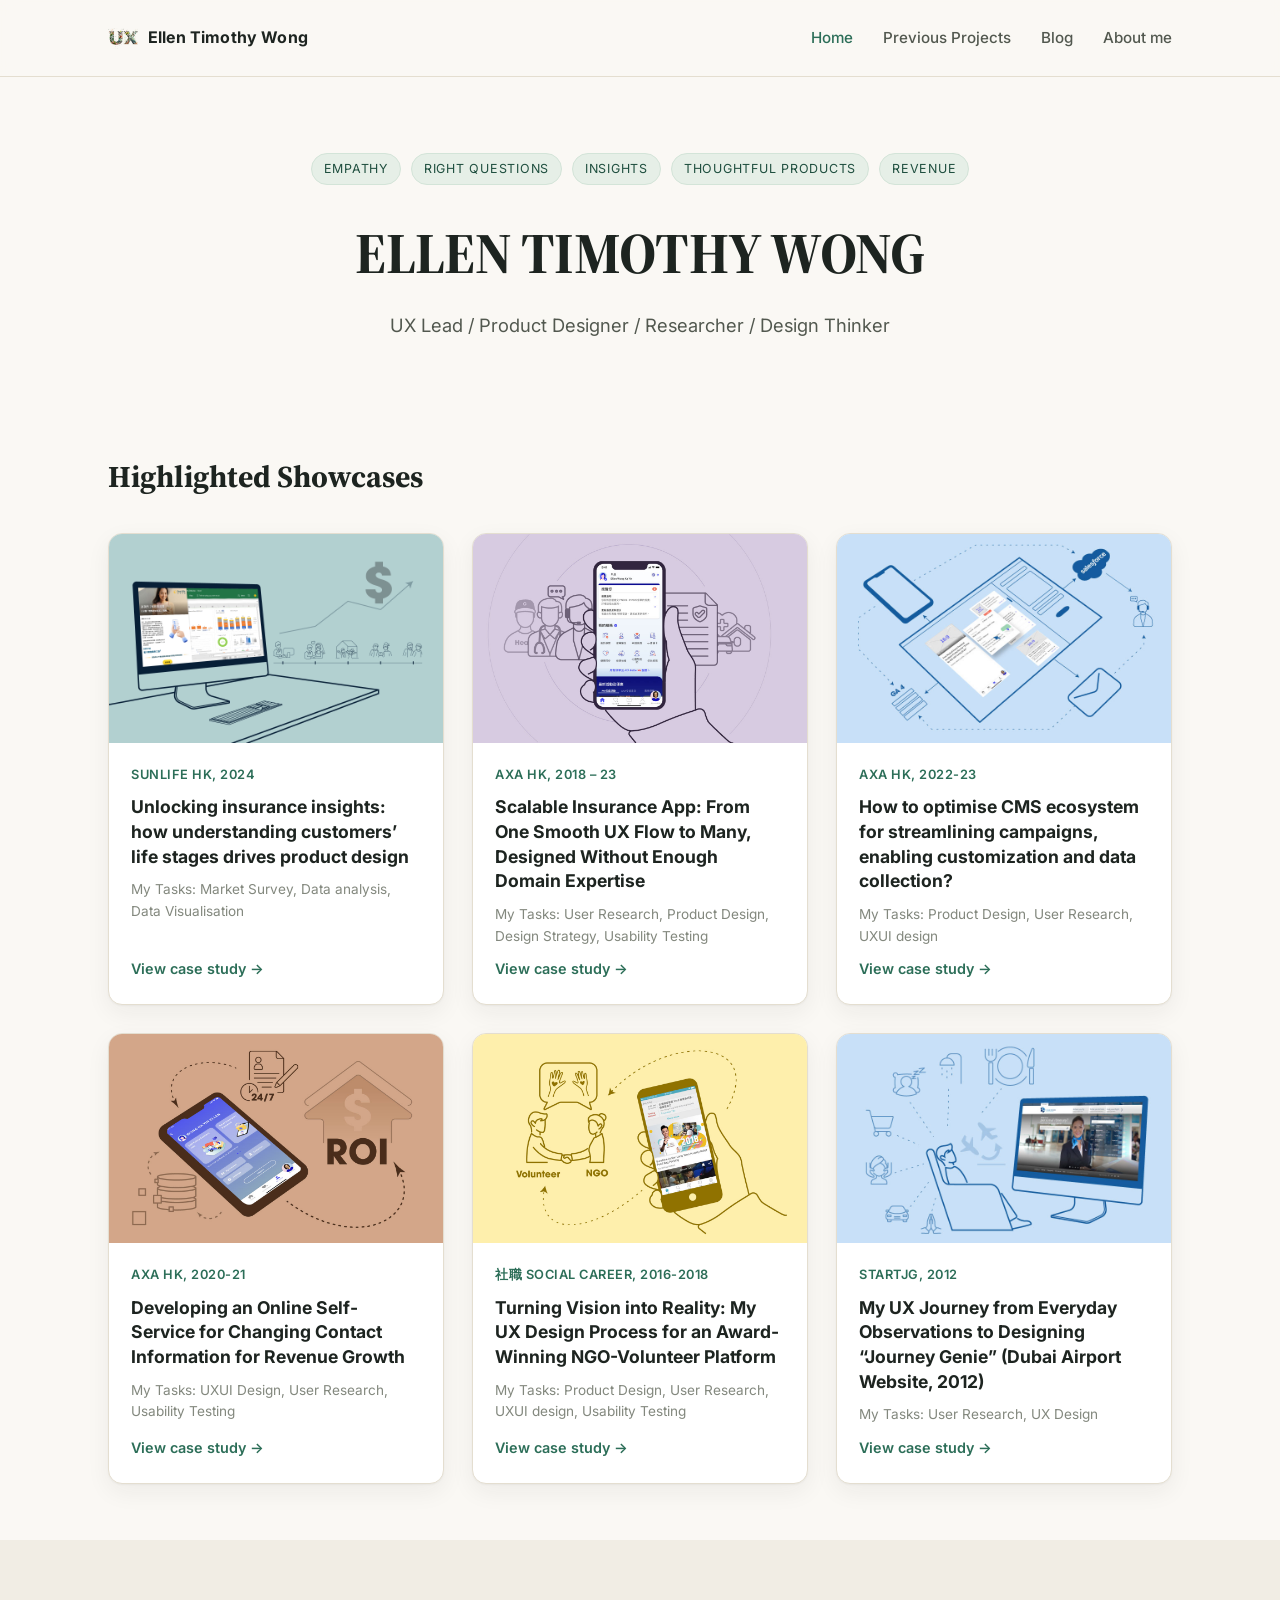
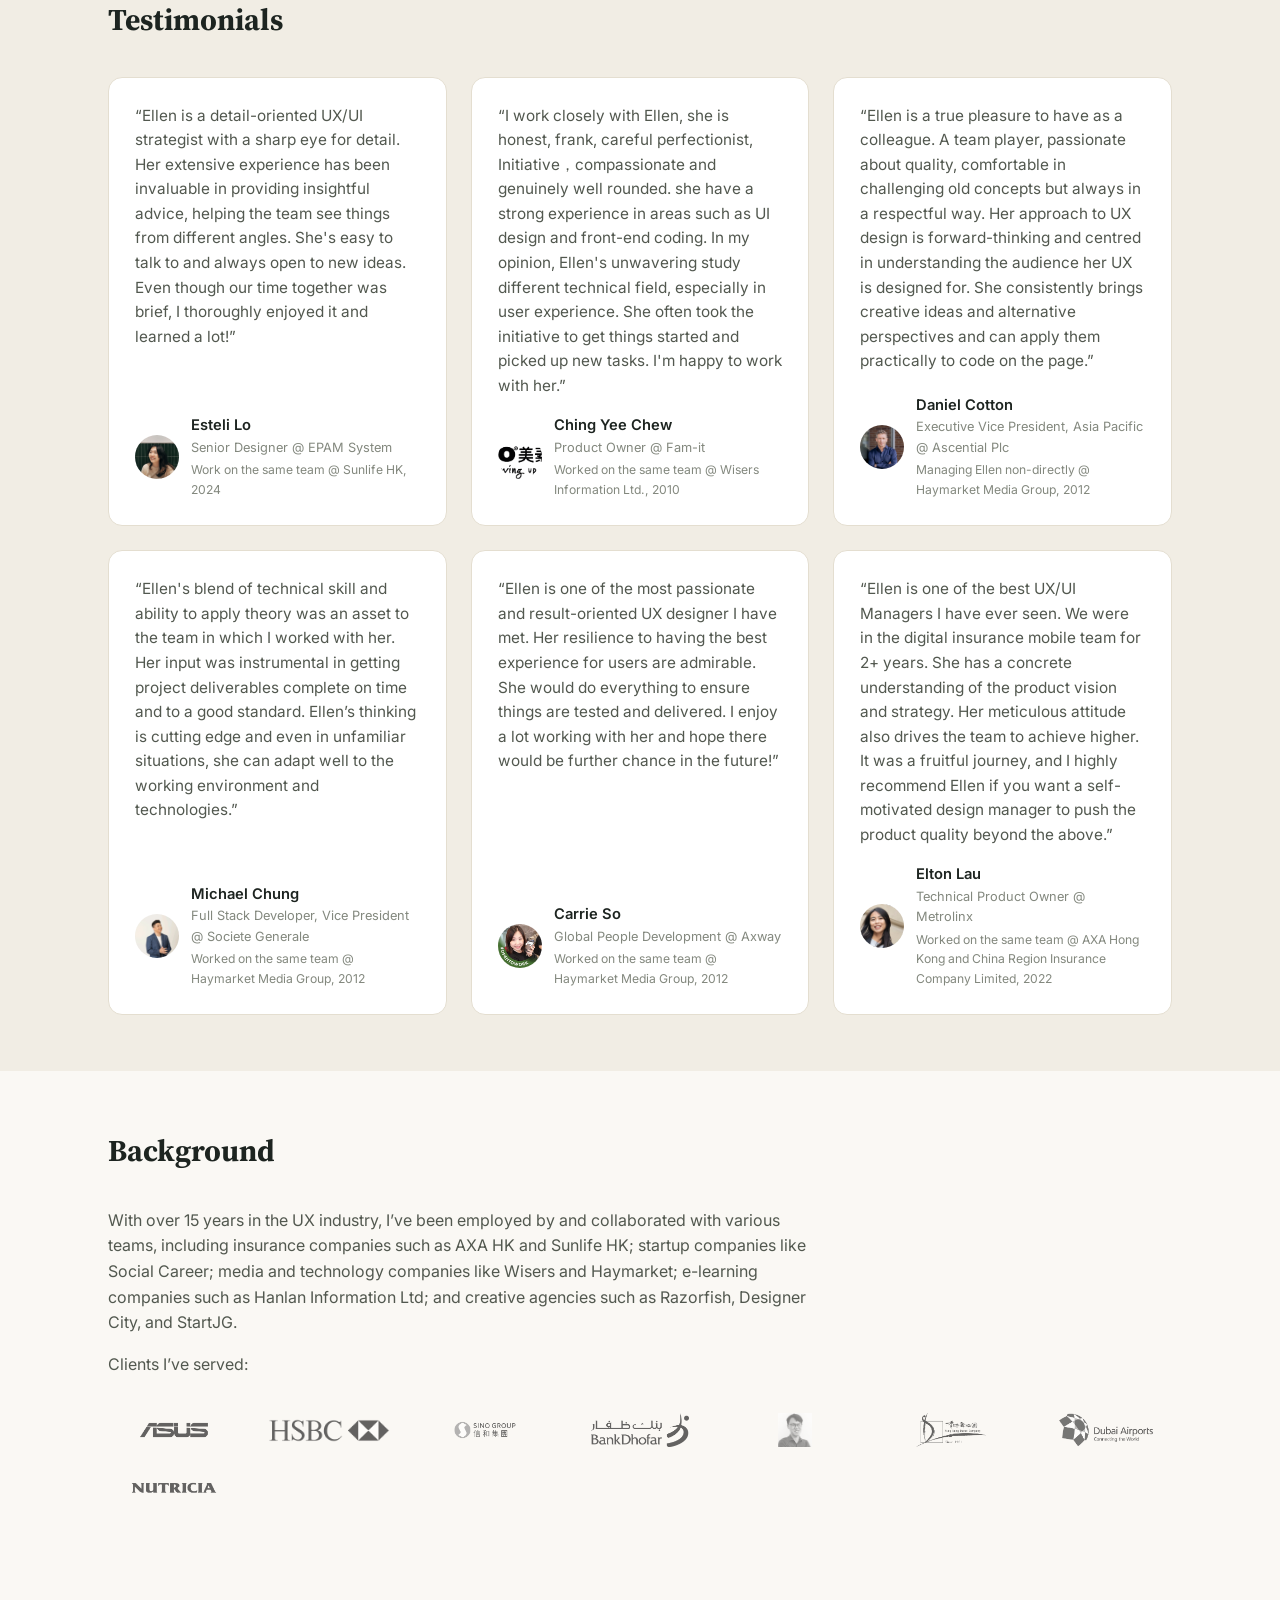
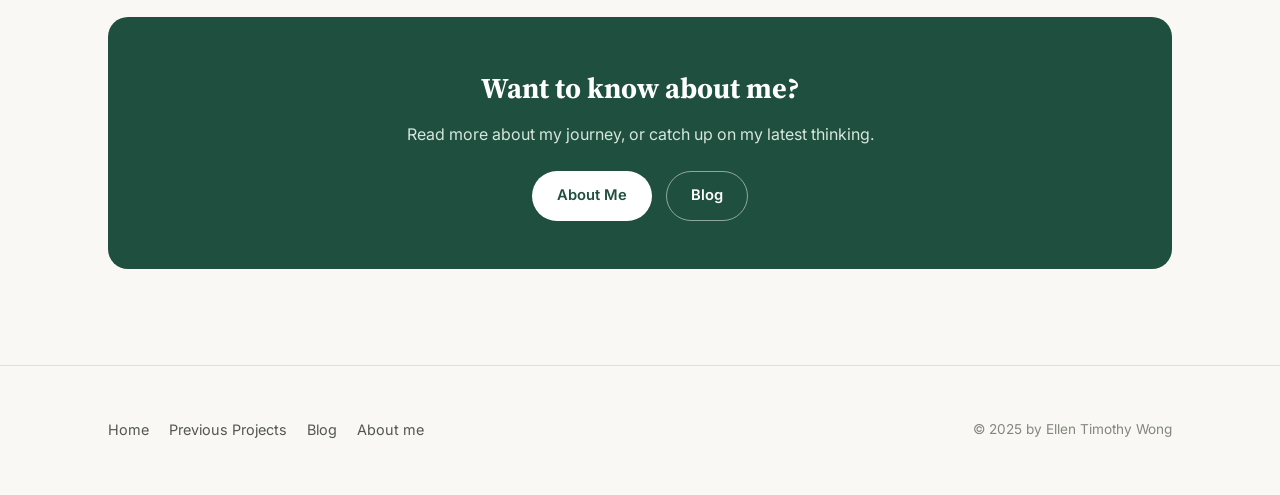
==== index.html @ ba53ab00 "Rebuild UX portfolio as static site for free GitHub Pages hosting Recreates the content and structur" ====
<!doctype html>
<html lang="en">
<head>
<meta charset="utf-8">
<meta name="viewport" content="width=device-width, initial-scale=1">
<title>Ellen Timothy Wong — UX Lead / Product Designer</title>
<meta name="description" content="Hong Kong-based UX Lead, Product Designer, Researcher and Design Thinker with 15+ years across insurance, startups, media and creative agencies.">
<link rel="icon" href="assets/images/home/b53f86_a0198b83ae0848219d68e0c6fcc2b02c.png">
<link rel="stylesheet" href="styles.css">
</head>
<body>
<header class="site-header">
  <div class="wrap">
    <a class="brand" href="index.html"><img src="assets/images/home/b53f86_a0198b83ae0848219d68e0c6fcc2b02c.png" alt=""> Ellen Timothy Wong</a>
    <nav class="main-nav"><ul>
      <li><a href="index.html" class="active">Home</a></li>
<li><a href="previous-projects.html">Previous Projects</a></li>
<li><a href="blog.html">Blog</a></li>
<li><a href="about.html">About me</a></li>

    </ul></nav>
  </div>
</header>

<main>
  <section class="hero">
    <div class="wrap">
      <div class="eyebrow">
        <span>Empathy</span><span>Right Questions</span><span>Insights</span><span>Thoughtful Products</span><span>Revenue</span>
      </div>
      <h1>ELLEN TIMOTHY WONG</h1>
      <p class="role">UX Lead / Product Designer / Researcher / Design Thinker</p>
    </div>
  </section>

  <section id="work">
    <div class="wrap">
      <div class="section-head">
        <h2>Highlighted Showcases</h2>
      </div>
      <div class="project-grid">
      <a class="project-card" href="lifestage-study.html">
        <div class="thumb"><img src="assets/images/home/b53f86_f4ecce5132fb4b1a8211e1d4db5365e4.jpg" alt="Unlocking insurance insights: how understanding customers’ life stages drives product design" loading="lazy"></div>
        <div class="body">
          <span class="client">SunLife HK, 2024</span>
          <h3>Unlocking insurance insights: how understanding customers’ life stages drives product design</h3>
          <p class="tasks">My Tasks: Market Survey, Data analysis, Data Visualisation</p>
          <span class="more">View case study &rarr;</span>
        </div>
      </a>
      <a class="project-card" href="emma-by-axa-app.html">
        <div class="thumb"><img src="assets/images/home/b53f86_a94df32b09df48bf9ac25572c92cbed8.jpg" alt="Scalable Insurance App: From One Smooth UX Flow to Many, Designed Without Enough Domain Expertise" loading="lazy"></div>
        <div class="body">
          <span class="client">AXA HK, 2018 – 23</span>
          <h3>Scalable Insurance App: From One Smooth UX Flow to Many, Designed Without Enough Domain Expertise</h3>
          <p class="tasks">My Tasks: User Research, Product Design, Design Strategy, Usability Testing</p>
          <span class="more">View case study &rarr;</span>
        </div>
      </a>
      <a class="project-card" href="how-to-design-a-new-cms.html">
        <div class="thumb"><img src="assets/images/how-to-design-a-new-cms/b53f86_a69d849670574b8f9da13f92a54c5eb0.jpg" alt="How to optimise CMS ecosystem for streamlining campaigns, enabling customization and data collection?" loading="lazy"></div>
        <div class="body">
          <span class="client">AXA HK, 2022-23</span>
          <h3>How to optimise CMS ecosystem for streamlining campaigns, enabling customization and data collection?</h3>
          <p class="tasks">My Tasks: Product Design, User Research, UXUI design</p>
          <span class="more">View case study &rarr;</span>
        </div>
      </a>
      <a class="project-card" href="emma-cic.html">
        <div class="thumb"><img src="assets/images/emma-cic/b53f86_d4c8a961c4b94791b71210d7a87796f9.jpg" alt="Developing an Online Self-Service for Changing Contact Information for Revenue Growth" loading="lazy"></div>
        <div class="body">
          <span class="client">AXA HK, 2020-21</span>
          <h3>Developing an Online Self-Service for Changing Contact Information for Revenue Growth</h3>
          <p class="tasks">My Tasks: UXUI Design, User Research, Usability Testing</p>
          <span class="more">View case study &rarr;</span>
        </div>
      </a>
      <a class="project-card" href="ngo-platform.html">
        <div class="thumb"><img src="assets/images/home/b53f86_af3b51d71f40497d8288a440bbd13c1f.jpg" alt="Turning Vision into Reality: My UX Design Process for an Award-Winning NGO-Volunteer Platform" loading="lazy"></div>
        <div class="body">
          <span class="client">社職 Social Career, 2016-2018</span>
          <h3>Turning Vision into Reality: My UX Design Process for an Award-Winning NGO-Volunteer Platform</h3>
          <p class="tasks">My Tasks: Product Design, User Research, UXUI design, Usability Testing</p>
          <span class="more">View case study &rarr;</span>
        </div>
      </a>
      <a class="project-card" href="dubai-airport.html">
        <div class="thumb"><img src="assets/images/home/b53f86_52f5eb92f35f4e058b9ea94e6718c519.jpg" alt="My UX Journey from Everyday Observations to Designing “Journey Genie” (Dubai Airport Website, 2012)" loading="lazy"></div>
        <div class="body">
          <span class="client">StartJG, 2012</span>
          <h3>My UX Journey from Everyday Observations to Designing “Journey Genie” (Dubai Airport Website, 2012)</h3>
          <p class="tasks">My Tasks: User Research, UX Design</p>
          <span class="more">View case study &rarr;</span>
        </div>
      </a>
      </div>
    </div>
  </section>

  <section id="testimonials" style="background:var(--bg-alt)">
    <div class="wrap">
      <div class="section-head"><h2>Testimonials</h2></div>
      <div class="testimonial-grid">
      <div class="testimonial">
        <blockquote>&ldquo;Ellen is a detail-oriented UX/UI strategist with a sharp eye for detail. Her extensive experience has been invaluable in providing insightful advice, helping the team see things from different angles. She's easy to talk to and always open to new ideas. Even though our time together was brief, I thoroughly enjoyed it and learned a lot!&rdquo;</blockquote>
        <div class="who">
          <img src="assets/images/home/b53f86_8b87b69a48bd4ab1b61dafe7fd70d795.jpeg" alt="Esteli Lo">
          <div>
            <div class="name">Esteli Lo</div>
            <div class="role">Senior Designer @ EPAM System</div>
            <div class="ctx">Work on the same team @ Sunlife HK, 2024</div>
          </div>
        </div>
      </div>
      <div class="testimonial">
        <blockquote>&ldquo;I work closely with Ellen, she is honest, frank, careful perfectionist, Initiative，compassionate and genuinely well rounded. she have a strong experience in areas such as UI design and front-end coding. In my opinion, Ellen's unwavering study different technical field, especially in user experience. She often took the initiative to get things started and picked up new tasks. I'm happy to work with her.&rdquo;</blockquote>
        <div class="who">
          <img src="assets/images/home/b53f86_2b802264cbfb40149784b684e54583e6.png" alt="Ching Yee Chew">
          <div>
            <div class="name">Ching Yee Chew</div>
            <div class="role">Product Owner @ Fam-it</div>
            <div class="ctx">Worked on the same team @ Wisers Information Ltd., 2010</div>
          </div>
        </div>
      </div>
      <div class="testimonial">
        <blockquote>&ldquo;Ellen is a true pleasure to have as a colleague. A team player, passionate about quality, comfortable in challenging old concepts but always in a respectful way. Her approach to UX design is forward-thinking and centred in understanding the audience her UX is designed for. She consistently brings creative ideas and alternative perspectives and can apply them practically to code on the page.&rdquo;</blockquote>
        <div class="who">
          <img src="assets/images/home/b53f86_bbfd4b59b7174b78aa55f4ef027ac610.jpeg" alt="Daniel Cotton">
          <div>
            <div class="name">Daniel Cotton</div>
            <div class="role">Executive Vice President, Asia Pacific @ Ascential Plc</div>
            <div class="ctx">Managing Ellen non-directly @ Haymarket Media Group, 2012</div>
          </div>
        </div>
      </div>
      <div class="testimonial">
        <blockquote>&ldquo;Ellen's blend of technical skill and ability to apply theory was an asset to the team in which I worked with her. Her input was instrumental in getting project deliverables complete on time and to a good standard. Ellen’s thinking is cutting edge and even in unfamiliar situations, she can adapt well to the working environment and technologies.&rdquo;</blockquote>
        <div class="who">
          <img src="assets/images/home/b53f86_a50cc11e44f9413a87ca361932cbb19d.jpeg" alt="Michael Chung">
          <div>
            <div class="name">Michael Chung</div>
            <div class="role">Full Stack Developer, Vice President @ Societe Generale</div>
            <div class="ctx">Worked on the same team @ Haymarket Media Group, 2012</div>
          </div>
        </div>
      </div>
      <div class="testimonial">
        <blockquote>&ldquo;Ellen is one of the most passionate and result-oriented UX designer I have met. Her resilience to having the best experience for users are admirable. She would do everything to ensure things are tested and delivered. I enjoy a lot working with her and hope there would be further chance in the future!&rdquo;</blockquote>
        <div class="who">
          <img src="assets/images/home/b53f86_a820b68172874fb8a241d5cd89f8101d.jpg" alt="Carrie So">
          <div>
            <div class="name">Carrie So</div>
            <div class="role">Global People Development @ Axway</div>
            <div class="ctx">Worked on the same team @ Haymarket Media Group, 2012</div>
          </div>
        </div>
      </div>
      <div class="testimonial">
        <blockquote>&ldquo;Ellen is one of the best UX/UI Managers I have ever seen. We were in the digital insurance mobile team for 2+ years. She has a concrete understanding of the product vision and strategy. Her meticulous attitude also drives the team to achieve higher. It was a fruitful journey, and I highly recommend Ellen if you want a self-motivated design manager to push the product quality beyond the above.&rdquo;</blockquote>
        <div class="who">
          <img src="assets/images/home/b53f86_ceb49a70ee324f07bcd4fa211ee2adaf.jpeg" alt="Elton Lau">
          <div>
            <div class="name">Elton Lau</div>
            <div class="role">Technical Product Owner @ Metrolinx</div>
            <div class="ctx">Worked on the same team @ AXA Hong Kong and China Region Insurance Company Limited, 2022</div>
          </div>
        </div>
      </div>
      </div>
    </div>
  </section>

  <section id="background">
    <div class="wrap">
      <div class="section-head"><h2>Background</h2></div>
      <div class="bio-block">
        <p>With over 15 years in the UX industry, I&rsquo;ve been employed by and collaborated with various teams, including insurance companies such as AXA HK and Sunlife HK; startup companies like Social Career; media and technology companies like Wisers and Haymarket; e-learning companies such as Hanlan Information Ltd; and creative agencies such as Razorfish, Designer City, and StartJG.</p>
        <p>Clients I&rsquo;ve served:</p>
      </div>
      <div class="logo-strip">
      <img src="assets/images/home/b53f86_54fc441d8a3f4e67a58def4b0f7df1f1.png" alt="ASUS" loading="lazy">
      <img src="assets/images/home/b53f86_7603992903dd45faa028cbf52e5f4ffd.png" alt="HSBC" loading="lazy">
      <img src="assets/images/home/b53f86_c19293a89fbf47ae852b85b80c5c8904.png" alt="Sino Group" loading="lazy">
      <img src="assets/images/home/b53f86_c8cd9b7e0dab4da99bd2dc2da1934ebd.png" alt="BankDhofar" loading="lazy">
      <img src="assets/images/home/b53f86_fd244af2f2da4c0d9dbc7956914a80d1.jpeg" alt="Friso" loading="lazy">
      <img src="assets/images/home/b53f86_b63604b4c65f4b48b2992eada60c16bd.png" alt="Hong Kong Dance Company" loading="lazy">
      <img src="assets/images/home/b53f86_01a44a2046bb4c0b84d632562392ccaa.png" alt="Dubai Airports" loading="lazy">
      <img src="assets/images/home/b53f86_1e0cc1ab86394acf911649f8331d4310.png" alt="Nutricia" loading="lazy">
      
      </div>
    </div>
  </section>

  <section>
    <div class="wrap">
      <div class="cta-band">
        <h2>Want to know about me?</h2>
        <p>Read more about my journey, or catch up on my latest thinking.</p>
        <div class="btn-row">
          <a class="btn btn-primary" href="about.html">About Me</a>
          <a class="btn btn-ghost" href="blog.html">Blog</a>
        </div>
      </div>
    </div>
  </section>
</main>
<footer class="site-footer">
  <div class="wrap">
    <nav><ul><li><a href="index.html">Home</a></li>
<li><a href="previous-projects.html">Previous Projects</a></li>
<li><a href="blog.html">Blog</a></li>
<li><a href="about.html">About me</a></li>
</ul></nav>
    <p class="copy">&copy; 2025 by Ellen Timothy Wong</p>
  </div>
</footer>
</body>
</html>
---- styles.css ----
/* Ellen Timothy Wong — UX Portfolio */

@import url('https://fonts.googleapis.com/css2?family=Inter:wght@400;500;600;700;800&family=Source+Serif+4:ital,opsz,wght@0,8..60,500;0,8..60,600;1,8..60,500&display=swap');

:root {
  --bg: #faf8f4;
  --bg-alt: #f1ede4;
  --surface: #ffffff;
  --ink: #1d2420;
  --ink-soft: #52584f;
  --ink-faint: #83887e;
  --accent: #2c6e58;
  --accent-dark: #1f4f3f;
  --accent-soft: #e6efe7;
  --border: #e4ded0;
  --radius: 14px;
  --shadow: 0 1px 2px rgba(29, 36, 32, 0.04), 0 8px 24px rgba(29, 36, 32, 0.06);
  --max: 1120px;
}

* { box-sizing: border-box; }

html { scroll-behavior: smooth; }

body {
  margin: 0;
  background: var(--bg);
  color: var(--ink);
  font-family: 'Inter', -apple-system, BlinkMacSystemFont, 'Segoe UI', sans-serif;
  line-height: 1.6;
  -webkit-font-smoothing: antialiased;
}

img { max-width: 100%; display: block; }

a { color: var(--accent); text-decoration: none; }
a:hover { color: var(--accent-dark); }

.serif { font-family: 'Source Serif 4', Georgia, serif; }

.wrap {
  max-width: var(--max);
  margin: 0 auto;
  padding: 0 28px;
}

/* ---------- Header ---------- */

.site-header {
  position: sticky;
  top: 0;
  z-index: 40;
  background: rgba(250, 248, 244, 0.92);
  backdrop-filter: blur(8px);
  border-bottom: 1px solid var(--border);
}

.site-header .wrap {
  display: flex;
  align-items: center;
  justify-content: space-between;
  height: 76px;
}

.brand {
  display: flex;
  align-items: center;
  gap: 10px;
  font-weight: 700;
  font-size: 1rem;
  color: var(--ink);
  letter-spacing: 0.01em;
}

.brand img { height: 30px; width: auto; }

.brand:hover { color: var(--ink); }

nav.main-nav ul {
  list-style: none;
  display: flex;
  gap: 30px;
  margin: 0;
  padding: 0;
}

nav.main-nav a {
  color: var(--ink-soft);
  font-weight: 500;
  font-size: 0.95rem;
}

nav.main-nav a:hover, nav.main-nav a.active { color: var(--accent); }

.nav-toggle { display: none; }

@media (max-width: 720px) {
  nav.main-nav ul {
    gap: 18px;
    flex-wrap: wrap;
    justify-content: flex-end;
  }
  .site-header .wrap { height: auto; padding: 16px 20px; flex-wrap: wrap; row-gap: 10px; }
}

/* ---------- Hero ---------- */

.hero {
  padding: 76px 0 56px;
  text-align: center;
}

.hero .eyebrow {
  display: flex;
  flex-wrap: wrap;
  gap: 10px;
  justify-content: center;
  margin-bottom: 22px;
}

.hero .eyebrow span {
  font-size: 0.78rem;
  letter-spacing: 0.06em;
  text-transform: uppercase;
  color: var(--accent-dark);
  background: var(--accent-soft);
  border: 1px solid #d3e4d8;
  padding: 5px 12px;
  border-radius: 999px;
}

.hero h1 {
  font-family: 'Source Serif 4', Georgia, serif;
  font-size: clamp(2.4rem, 5vw, 3.6rem);
  margin: 0 0 12px;
  letter-spacing: -0.01em;
}

.hero .role {
  font-size: 1.15rem;
  color: var(--ink-soft);
  max-width: 640px;
  margin: 0 auto;
}

/* ---------- Section shell ---------- */

section { padding: 56px 0; }

.section-head {
  display: flex;
  align-items: baseline;
  justify-content: space-between;
  gap: 16px;
  margin-bottom: 32px;
  flex-wrap: wrap;
}

.section-head h2 {
  font-family: 'Source Serif 4', Georgia, serif;
  font-size: 1.9rem;
  margin: 0;
}

.section-head p { color: var(--ink-faint); margin: 0; max-width: 46ch; }

/* ---------- Project cards ---------- */

.project-grid {
  display: grid;
  grid-template-columns: repeat(auto-fill, minmax(320px, 1fr));
  gap: 28px;
}

.project-card {
  background: var(--surface);
  border: 1px solid var(--border);
  border-radius: var(--radius);
  overflow: hidden;
  box-shadow: var(--shadow);
  display: flex;
  flex-direction: column;
  transition: transform 0.15s ease, box-shadow 0.15s ease;
}

.project-card:hover { transform: translateY(-3px); box-shadow: 0 4px 6px rgba(29,36,32,0.06), 0 16px 32px rgba(29,36,32,0.1); }

.project-card .thumb {
  aspect-ratio: 16 / 10;
  overflow: hidden;
  background: var(--bg-alt);
}

.project-card .thumb img { width: 100%; height: 100%; object-fit: cover; }

.project-card .body { padding: 22px 22px 24px; display: flex; flex-direction: column; gap: 10px; flex: 1; }

.project-card .client {
  font-size: 0.8rem;
  font-weight: 600;
  color: var(--accent);
  text-transform: uppercase;
  letter-spacing: 0.04em;
}

.project-card h3 {
  font-size: 1.1rem;
  margin: 0;
  line-height: 1.4;
  color: var(--ink);
}

.project-card .tasks {
  font-size: 0.85rem;
  color: var(--ink-faint);
  margin: 0;
}

.project-card .more {
  margin-top: auto;
  font-weight: 600;
  font-size: 0.9rem;
}

/* ---------- Testimonials ---------- */

.testimonial-grid {
  display: grid;
  grid-template-columns: repeat(auto-fill, minmax(300px, 1fr));
  gap: 24px;
}

.testimonial {
  background: var(--surface);
  border: 1px solid var(--border);
  border-radius: var(--radius);
  padding: 26px;
  display: flex;
  flex-direction: column;
  gap: 16px;
}

.testimonial blockquote {
  margin: 0;
  font-size: 0.96rem;
  color: var(--ink-soft);
}

.testimonial .who {
  display: flex;
  align-items: center;
  gap: 12px;
  margin-top: auto;
}

.testimonial .who img {
  width: 44px;
  height: 44px;
  border-radius: 50%;
  object-fit: cover;
  flex-shrink: 0;
}

.testimonial .who .name { font-weight: 600; font-size: 0.92rem; }
.testimonial .who .role { font-size: 0.8rem; color: var(--ink-faint); }
.testimonial .who .ctx { font-size: 0.76rem; color: var(--ink-faint); margin-top: 2px; }

/* ---------- Background / bio ---------- */

.bio-block { max-width: 72ch; }
.bio-block p { color: var(--ink-soft); }

.logo-strip {
  display: grid;
  grid-template-columns: repeat(auto-fit, minmax(120px, 1fr));
  gap: 24px;
  align-items: center;
  margin-top: 36px;
}

.logo-strip img {
  max-height: 34px;
  width: auto;
  margin: 0 auto;
  filter: grayscale(1);
  opacity: 0.6;
}

/* ---------- CTA ---------- */

.cta-band {
  background: var(--accent-dark);
  color: #fff;
  border-radius: 20px;
  padding: 48px 40px;
  text-align: center;
}

.cta-band h2 { color: #fff; margin: 0 0 10px; font-family: 'Source Serif 4', Georgia, serif; font-size: 1.8rem; }
.cta-band p { color: #d6e6dd; margin: 0 0 24px; }

.btn-row { display: flex; gap: 14px; justify-content: center; flex-wrap: wrap; }

.btn {
  display: inline-block;
  padding: 12px 24px;
  border-radius: 999px;
  font-weight: 600;
  font-size: 0.92rem;
  border: 1px solid transparent;
}

.btn-primary { background: #fff; color: var(--accent-dark); }
.btn-primary:hover { background: #eef4f0; color: var(--accent-dark); }

.btn-ghost { border-color: rgba(255,255,255,0.5); color: #fff; }
.btn-ghost:hover { border-color: #fff; color: #fff; background: rgba(255,255,255,0.08); }

/* ---------- Footer ---------- */

footer.site-footer {
  border-top: 1px solid var(--border);
  padding: 40px 0;
  margin-top: 40px;
}

footer.site-footer .wrap {
  display: flex;
  justify-content: space-between;
  align-items: center;
  flex-wrap: wrap;
  gap: 16px;
}

footer.site-footer nav ul {
  list-style: none;
  display: flex;
  gap: 20px;
  padding: 0;
  margin: 0;
  flex-wrap: wrap;
}

footer.site-footer nav a { color: var(--ink-soft); font-size: 0.9rem; }
footer.site-footer .copy { color: var(--ink-faint); font-size: 0.85rem; }

/* ---------- Case study / post pages ---------- */

.page-header {
  padding: 52px 0 32px;
  border-bottom: 1px solid var(--border);
}

.page-header .client {
  font-size: 0.85rem;
  font-weight: 600;
  color: var(--accent);
  text-transform: uppercase;
  letter-spacing: 0.05em;
  margin-bottom: 12px;
}

.page-header h1 {
  font-family: 'Source Serif 4', Georgia, serif;
  font-size: clamp(1.8rem, 4vw, 2.6rem);
  margin: 0 0 16px;
  line-height: 1.25;
}

.page-header .tasks {
  color: var(--ink-soft);
  font-size: 0.95rem;
}

.hero-image {
  margin: 36px 0 0;
  border-radius: var(--radius);
  overflow: hidden;
  border: 1px solid var(--border);
}

.prose { max-width: 74ch; margin: 0 auto; padding: 44px 0 0; }

.prose h2 {
  font-family: 'Source Serif 4', Georgia, serif;
  font-size: 1.5rem;
  margin: 44px 0 14px;
}

.prose h3 {
  font-size: 1.1rem;
  margin: 28px 0 8px;
  color: var(--ink);
}

.prose p { color: var(--ink-soft); margin: 0 0 16px; }

.prose ul, .prose ol { color: var(--ink-soft); padding-left: 22px; margin: 0 0 16px; }
.prose li { margin-bottom: 6px; }

.prose blockquote {
  border-left: 3px solid var(--accent);
  margin: 24px 0;
  padding: 4px 0 4px 20px;
  color: var(--ink-soft);
  font-style: italic;
}

.gallery {
  display: grid;
  grid-template-columns: repeat(auto-fill, minmax(260px, 1fr));
  gap: 16px;
  margin: 44px auto 0;
  max-width: var(--max);
}

.gallery img {
  width: 100%;
  border-radius: 10px;
  border: 1px solid var(--border);
  object-fit: cover;
}

.back-link {
  display: inline-block;
  margin: 40px auto 0;
  font-weight: 600;
}

.center-wrap { max-width: var(--max); margin: 0 auto; padding: 0 28px; }

/* ---------- Blog list ---------- */

.post-list { display: flex; flex-direction: column; gap: 0; max-width: 76ch; margin: 0 auto; }

.post-row {
  display: block;
  padding: 26px 0;
  border-bottom: 1px solid var(--border);
}

.post-row .meta {
  font-size: 0.8rem;
  color: var(--ink-faint);
  display: flex;
  gap: 10px;
  margin-bottom: 8px;
  flex-wrap: wrap;
}

.post-row .tag {
  background: var(--accent-soft);
  color: var(--accent-dark);
  padding: 2px 9px;
  border-radius: 999px;
  font-weight: 600;
}

.post-row h3 { margin: 0 0 8px; font-size: 1.2rem; color: var(--ink); }
.post-row p { margin: 0; color: var(--ink-soft); font-size: 0.95rem; }

/* ---------- About page ---------- */

.about-hero {
  display: grid;
  grid-template-columns: 220px 1fr;
  gap: 44px;
  align-items: center;
  max-width: 900px;
  margin: 0 auto;
}

.about-hero img {
  border-radius: 50%;
  border: 1px solid var(--border);
}

.about-hero h1 {
  font-family: 'Source Serif 4', Georgia, serif;
  font-size: clamp(1.8rem, 4vw, 2.4rem);
  margin: 0 0 14px;
}

@media (max-width: 620px) {
  .about-hero { grid-template-columns: 1fr; text-align: center; }
  .about-hero img { width: 160px; margin: 0 auto; }
}

.link-row { display: flex; gap: 14px; margin-top: 20px; flex-wrap: wrap; }
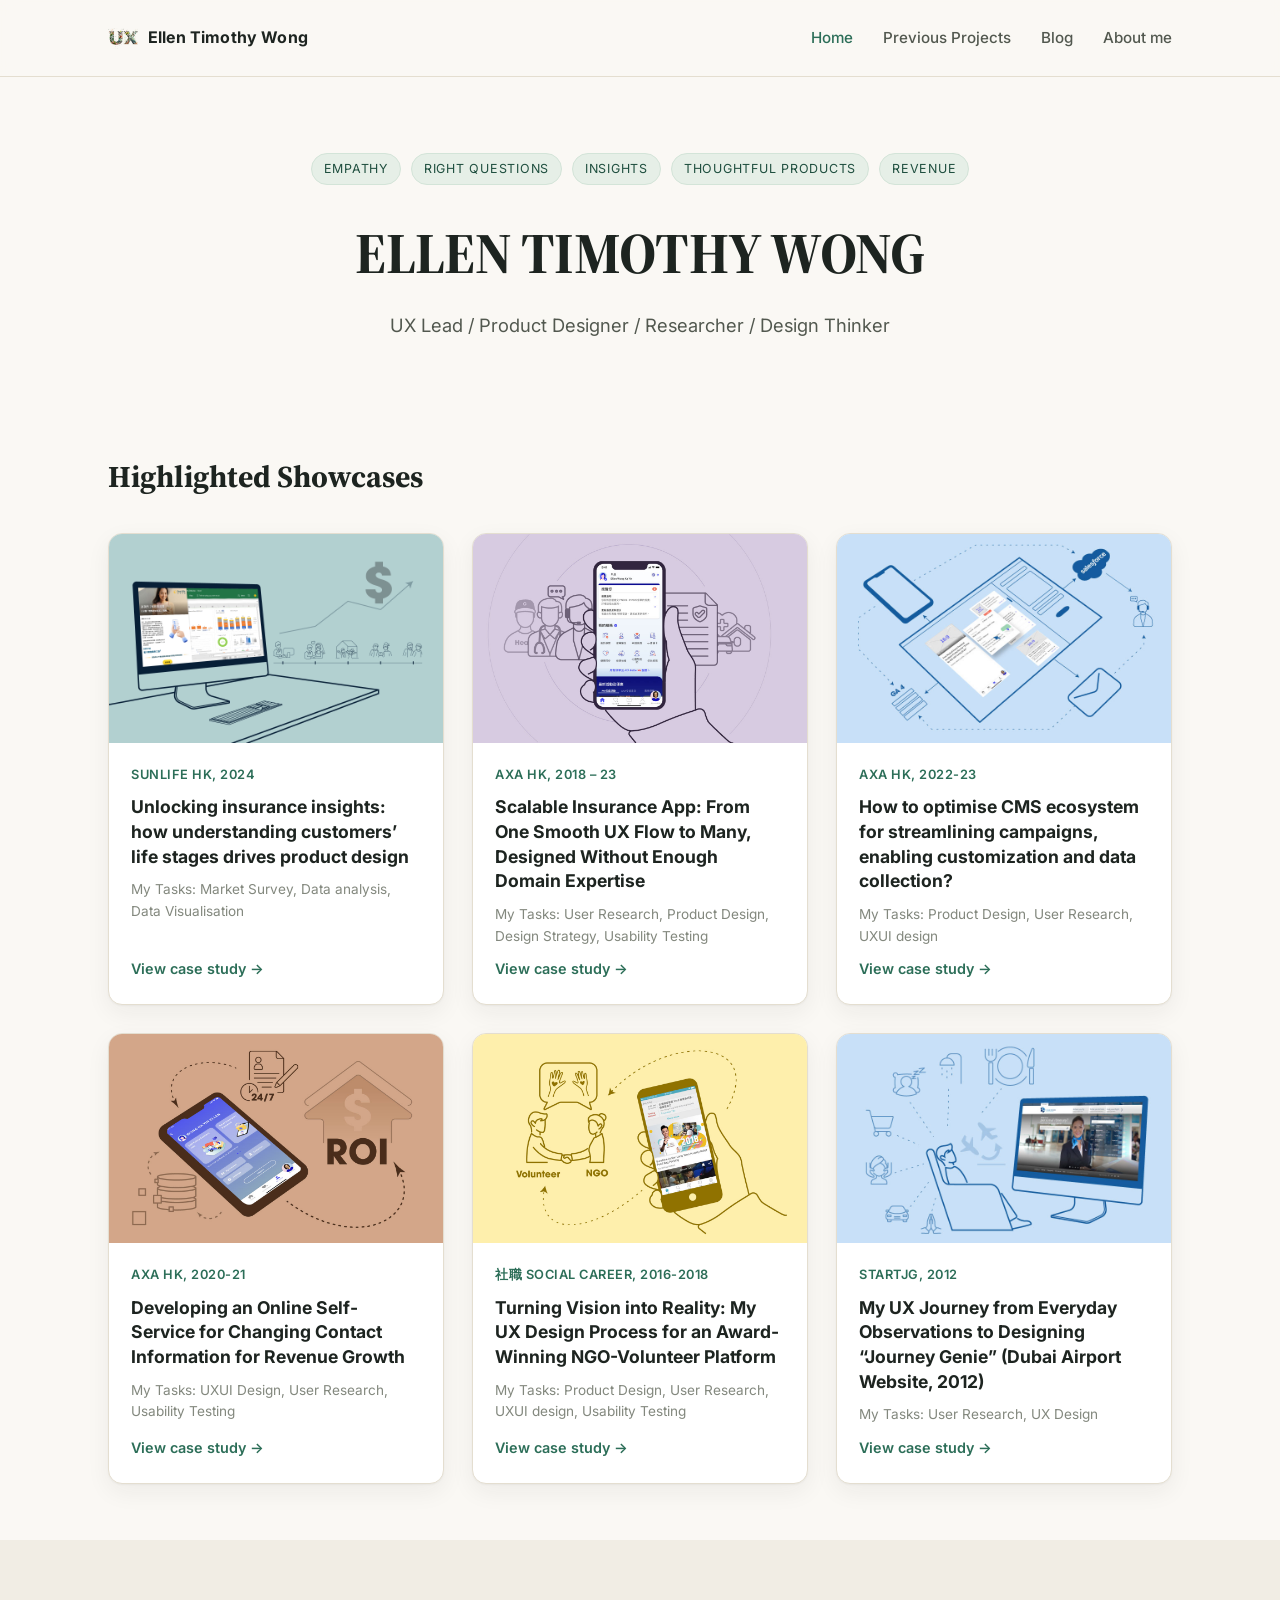
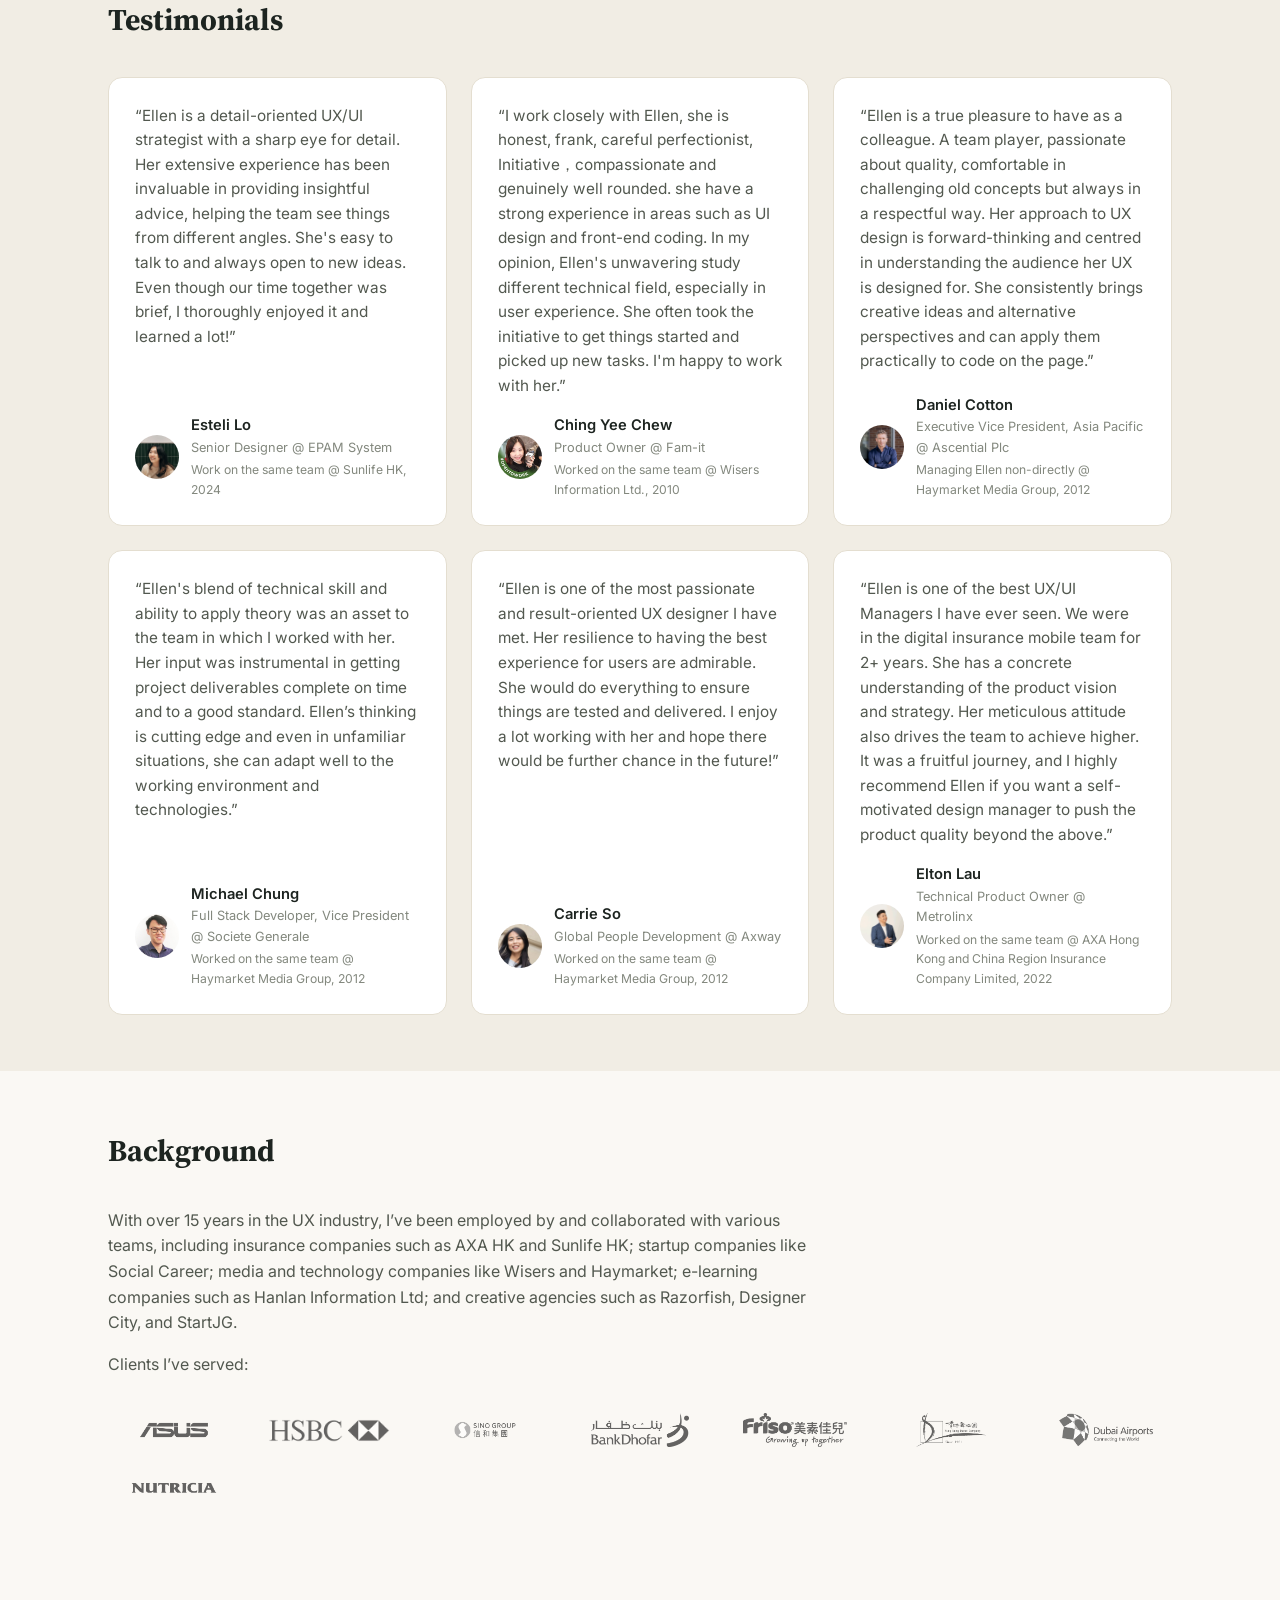
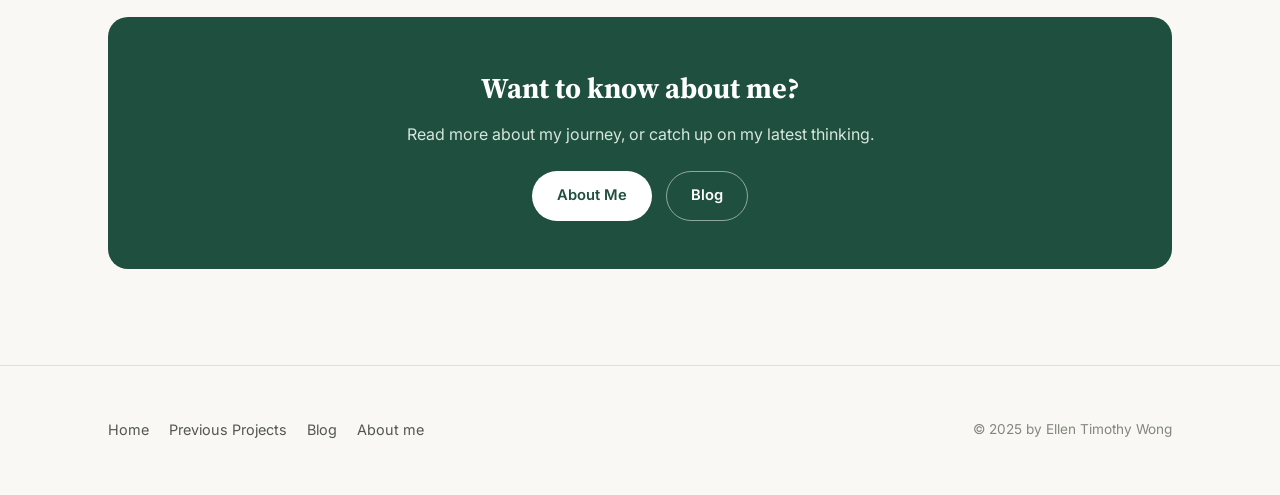
==== commit 37e3f176: "Fix swapped testimonial thumbnails and Friso logo Four testimonial portraits were rotated among each" ====
--- a/index.html
+++ b/index.html
@@ -115,7 +115,7 @@
       <div class="testimonial">
         <blockquote>&ldquo;I work closely with Ellen, she is honest, frank, careful perfectionist, Initiative，compassionate and genuinely well rounded. she have a strong experience in areas such as UI design and front-end coding. In my opinion, Ellen's unwavering study different technical field, especially in user experience. She often took the initiative to get things started and picked up new tasks. I'm happy to work with her.&rdquo;</blockquote>
         <div class="who">
-          <img src="assets/images/home/b53f86_2b802264cbfb40149784b684e54583e6.png" alt="Ching Yee Chew">
+          <img src="assets/images/home/b53f86_a820b68172874fb8a241d5cd89f8101d.jpg" alt="Ching Yee Chew">
           <div>
             <div class="name">Ching Yee Chew</div>
             <div class="role">Product Owner @ Fam-it</div>
@@ -137,7 +137,7 @@
       <div class="testimonial">
         <blockquote>&ldquo;Ellen's blend of technical skill and ability to apply theory was an asset to the team in which I worked with her. Her input was instrumental in getting project deliverables complete on time and to a good standard. Ellen’s thinking is cutting edge and even in unfamiliar situations, she can adapt well to the working environment and technologies.&rdquo;</blockquote>
         <div class="who">
-          <img src="assets/images/home/b53f86_a50cc11e44f9413a87ca361932cbb19d.jpeg" alt="Michael Chung">
+          <img src="assets/images/home/b53f86_fd244af2f2da4c0d9dbc7956914a80d1.jpeg" alt="Michael Chung">
           <div>
             <div class="name">Michael Chung</div>
             <div class="role">Full Stack Developer, Vice President @ Societe Generale</div>
@@ -148,7 +148,7 @@
       <div class="testimonial">
         <blockquote>&ldquo;Ellen is one of the most passionate and result-oriented UX designer I have met. Her resilience to having the best experience for users are admirable. She would do everything to ensure things are tested and delivered. I enjoy a lot working with her and hope there would be further chance in the future!&rdquo;</blockquote>
         <div class="who">
-          <img src="assets/images/home/b53f86_a820b68172874fb8a241d5cd89f8101d.jpg" alt="Carrie So">
+          <img src="assets/images/home/b53f86_ceb49a70ee324f07bcd4fa211ee2adaf.jpeg" alt="Carrie So">
           <div>
             <div class="name">Carrie So</div>
             <div class="role">Global People Development @ Axway</div>
@@ -159,7 +159,7 @@
       <div class="testimonial">
         <blockquote>&ldquo;Ellen is one of the best UX/UI Managers I have ever seen. We were in the digital insurance mobile team for 2+ years. She has a concrete understanding of the product vision and strategy. Her meticulous attitude also drives the team to achieve higher. It was a fruitful journey, and I highly recommend Ellen if you want a self-motivated design manager to push the product quality beyond the above.&rdquo;</blockquote>
         <div class="who">
-          <img src="assets/images/home/b53f86_ceb49a70ee324f07bcd4fa211ee2adaf.jpeg" alt="Elton Lau">
+          <img src="assets/images/home/b53f86_a50cc11e44f9413a87ca361932cbb19d.jpeg" alt="Elton Lau">
           <div>
             <div class="name">Elton Lau</div>
             <div class="role">Technical Product Owner @ Metrolinx</div>
@@ -183,7 +183,7 @@
       <img src="assets/images/home/b53f86_7603992903dd45faa028cbf52e5f4ffd.png" alt="HSBC" loading="lazy">
       <img src="assets/images/home/b53f86_c19293a89fbf47ae852b85b80c5c8904.png" alt="Sino Group" loading="lazy">
       <img src="assets/images/home/b53f86_c8cd9b7e0dab4da99bd2dc2da1934ebd.png" alt="BankDhofar" loading="lazy">
-      <img src="assets/images/home/b53f86_fd244af2f2da4c0d9dbc7956914a80d1.jpeg" alt="Friso" loading="lazy">
+      <img src="assets/images/home/b53f86_2b802264cbfb40149784b684e54583e6.png" alt="Friso" loading="lazy">
       <img src="assets/images/home/b53f86_b63604b4c65f4b48b2992eada60c16bd.png" alt="Hong Kong Dance Company" loading="lazy">
       <img src="assets/images/home/b53f86_01a44a2046bb4c0b84d632562392ccaa.png" alt="Dubai Airports" loading="lazy">
       <img src="assets/images/home/b53f86_1e0cc1ab86394acf911649f8331d4310.png" alt="Nutricia" loading="lazy">
--- a/styles.css
+++ b/styles.css
@@ -421,6 +421,20 @@
   object-fit: cover;
 }
 
+.gallery figure {
+  margin: 0;
+}
+
+.gallery figure img {
+  aspect-ratio: 4 / 3;
+}
+
+.gallery figcaption {
+  margin-top: 8px;
+  font-size: 0.9rem;
+  color: var(--ink-soft);
+}
+
 .back-link {
   display: inline-block;
   margin: 40px auto 0;
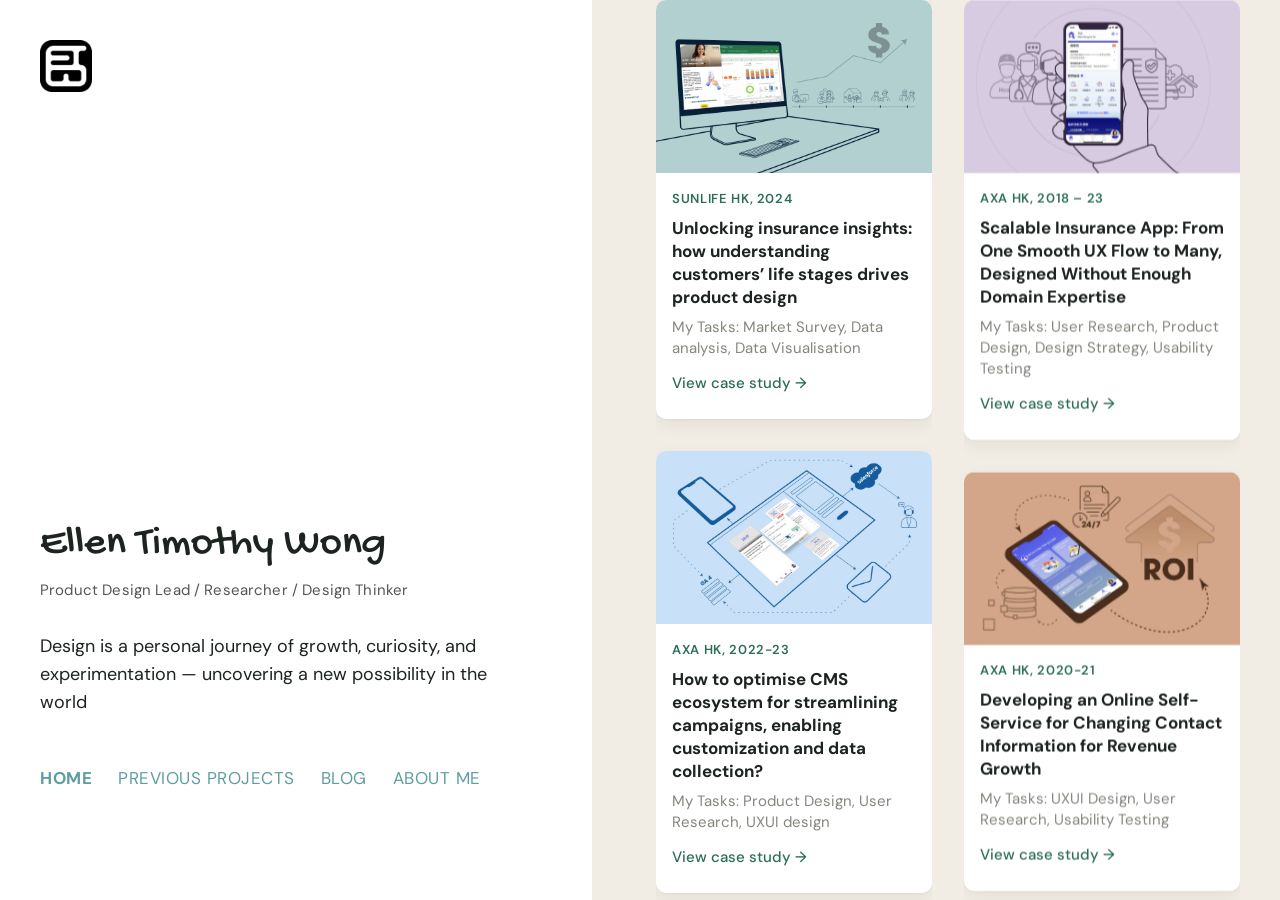
==== commit 51a6de57: "Rebuild home as split-screen layout; add new logo Home page becomes a full-viewport 10-column split " ====
--- a/index.html
+++ b/index.html
@@ -5,215 +5,105 @@
 <meta name="viewport" content="width=device-width, initial-scale=1">
 <title>Ellen Timothy Wong — UX Lead / Product Designer</title>
 <meta name="description" content="Hong Kong-based UX Lead, Product Designer, Researcher and Design Thinker with 15+ years across insurance, startups, media and creative agencies.">
-<link rel="icon" href="assets/images/home/b53f86_a0198b83ae0848219d68e0c6fcc2b02c.png">
+<link rel="icon" href="assets/images/logo/logo.png">
 <link rel="stylesheet" href="styles.css">
 </head>
-<body>
-<header class="site-header">
-  <div class="wrap">
-    <a class="brand" href="index.html"><img src="assets/images/home/b53f86_a0198b83ae0848219d68e0c6fcc2b02c.png" alt=""> Ellen Timothy Wong</a>
-    <nav class="main-nav"><ul>
-      <li><a href="index.html" class="active">Home</a></li>
-<li><a href="previous-projects.html">Previous Projects</a></li>
-<li><a href="blog.html">Blog</a></li>
-<li><a href="about.html">About me</a></li>
+<body class="home">
 
-    </ul></nav>
-  </div>
-</header>
+<main class="home-split">
 
-<main>
-  <section class="hero">
-    <div class="wrap">
-      <div class="eyebrow">
-        <span>Empathy</span><span>Right Questions</span><span>Insights</span><span>Thoughtful Products</span><span>Revenue</span>
-      </div>
-      <h1>ELLEN TIMOTHY WONG</h1>
-      <p class="role">UX Lead / Product Designer / Researcher / Design Thinker</p>
-    </div>
+  <a class="home-logo" href="index.html" aria-label="Ellen Timothy Wong — home">
+    <img src="assets/images/logo/logo.png" alt="" width="512" height="512">
+  </a>
+
+  <section class="home-intro">
+    <h1 class="home-name">Ellen Timothy Wong</h1>
+    <p class="home-role">Product Design Lead / Researcher / Design Thinker</p>
+    <p class="home-tagline">Design is a personal journey of growth, curiosity, and experimentation &mdash; uncovering a new possibility in the world</p>
+    <nav class="home-nav" aria-label="Main">
+      <ul>
+        <li><a href="index.html" aria-current="page">Home</a></li>
+        <li><a href="previous-projects.html">Previous Projects</a></li>
+        <li><a href="blog.html">Blog</a></li>
+        <li><a href="about.html">About me</a></li>
+      </ul>
+    </nav>
   </section>
 
-  <section id="work">
-    <div class="wrap">
-      <div class="section-head">
-        <h2>Highlighted Showcases</h2>
-      </div>
-      <div class="project-grid">
-      <a class="project-card" href="lifestage-study.html">
-        <div class="thumb"><img src="assets/images/home/b53f86_f4ecce5132fb4b1a8211e1d4db5365e4.jpg" alt="Unlocking insurance insights: how understanding customers’ life stages drives product design" loading="lazy"></div>
-        <div class="body">
-          <span class="client">SunLife HK, 2024</span>
-          <h3>Unlocking insurance insights: how understanding customers’ life stages drives product design</h3>
-          <p class="tasks">My Tasks: Market Survey, Data analysis, Data Visualisation</p>
-          <span class="more">View case study &rarr;</span>
-        </div>
-      </a>
-      <a class="project-card" href="emma-by-axa-app.html">
-        <div class="thumb"><img src="assets/images/home/b53f86_a94df32b09df48bf9ac25572c92cbed8.jpg" alt="Scalable Insurance App: From One Smooth UX Flow to Many, Designed Without Enough Domain Expertise" loading="lazy"></div>
-        <div class="body">
-          <span class="client">AXA HK, 2018 – 23</span>
-          <h3>Scalable Insurance App: From One Smooth UX Flow to Many, Designed Without Enough Domain Expertise</h3>
-          <p class="tasks">My Tasks: User Research, Product Design, Design Strategy, Usability Testing</p>
-          <span class="more">View case study &rarr;</span>
-        </div>
-      </a>
-      <a class="project-card" href="how-to-design-a-new-cms.html">
-        <div class="thumb"><img src="assets/images/how-to-design-a-new-cms/b53f86_a69d849670574b8f9da13f92a54c5eb0.jpg" alt="How to optimise CMS ecosystem for streamlining campaigns, enabling customization and data collection?" loading="lazy"></div>
-        <div class="body">
-          <span class="client">AXA HK, 2022-23</span>
-          <h3>How to optimise CMS ecosystem for streamlining campaigns, enabling customization and data collection?</h3>
-          <p class="tasks">My Tasks: Product Design, User Research, UXUI design</p>
-          <span class="more">View case study &rarr;</span>
-        </div>
-      </a>
-      <a class="project-card" href="emma-cic.html">
-        <div class="thumb"><img src="assets/images/emma-cic/b53f86_d4c8a961c4b94791b71210d7a87796f9.jpg" alt="Developing an Online Self-Service for Changing Contact Information for Revenue Growth" loading="lazy"></div>
-        <div class="body">
-          <span class="client">AXA HK, 2020-21</span>
-          <h3>Developing an Online Self-Service for Changing Contact Information for Revenue Growth</h3>
-          <p class="tasks">My Tasks: UXUI Design, User Research, Usability Testing</p>
-          <span class="more">View case study &rarr;</span>
-        </div>
-      </a>
-      <a class="project-card" href="ngo-platform.html">
-        <div class="thumb"><img src="assets/images/home/b53f86_af3b51d71f40497d8288a440bbd13c1f.jpg" alt="Turning Vision into Reality: My UX Design Process for an Award-Winning NGO-Volunteer Platform" loading="lazy"></div>
-        <div class="body">
-          <span class="client">社職 Social Career, 2016-2018</span>
-          <h3>Turning Vision into Reality: My UX Design Process for an Award-Winning NGO-Volunteer Platform</h3>
-          <p class="tasks">My Tasks: Product Design, User Research, UXUI design, Usability Testing</p>
-          <span class="more">View case study &rarr;</span>
-        </div>
-      </a>
-      <a class="project-card" href="dubai-airport.html">
-        <div class="thumb"><img src="assets/images/home/b53f86_52f5eb92f35f4e058b9ea94e6718c519.jpg" alt="My UX Journey from Everyday Observations to Designing “Journey Genie” (Dubai Airport Website, 2012)" loading="lazy"></div>
-        <div class="body">
-          <span class="client">StartJG, 2012</span>
-          <h3>My UX Journey from Everyday Observations to Designing “Journey Genie” (Dubai Airport Website, 2012)</h3>
-          <p class="tasks">My Tasks: User Research, UX Design</p>
-          <span class="more">View case study &rarr;</span>
-        </div>
-      </a>
-      </div>
-    </div>
-  </section>
+  <aside class="home-rail" aria-label="Selected case studies">
 
-  <section id="testimonials" style="background:var(--bg-alt)">
-    <div class="wrap">
-      <div class="section-head"><h2>Testimonials</h2></div>
-      <div class="testimonial-grid">
-      <div class="testimonial">
-        <blockquote>&ldquo;Ellen is a detail-oriented UX/UI strategist with a sharp eye for detail. Her extensive experience has been invaluable in providing insightful advice, helping the team see things from different angles. She's easy to talk to and always open to new ideas. Even though our time together was brief, I thoroughly enjoyed it and learned a lot!&rdquo;</blockquote>
-        <div class="who">
-          <img src="assets/images/home/b53f86_8b87b69a48bd4ab1b61dafe7fd70d795.jpeg" alt="Esteli Lo">
-          <div>
-            <div class="name">Esteli Lo</div>
-            <div class="role">Senior Designer @ EPAM System</div>
-            <div class="ctx">Work on the same team @ Sunlife HK, 2024</div>
-          </div>
-        </div>
-      </div>
-      <div class="testimonial">
-        <blockquote>&ldquo;I work closely with Ellen, she is honest, frank, careful perfectionist, Initiative，compassionate and genuinely well rounded. she have a strong experience in areas such as UI design and front-end coding. In my opinion, Ellen's unwavering study different technical field, especially in user experience. She often took the initiative to get things started and picked up new tasks. I'm happy to work with her.&rdquo;</blockquote>
-        <div class="who">
-          <img src="assets/images/home/b53f86_a820b68172874fb8a241d5cd89f8101d.jpg" alt="Ching Yee Chew">
-          <div>
-            <div class="name">Ching Yee Chew</div>
-            <div class="role">Product Owner @ Fam-it</div>
-            <div class="ctx">Worked on the same team @ Wisers Information Ltd., 2010</div>
-          </div>
-        </div>
-      </div>
-      <div class="testimonial">
-        <blockquote>&ldquo;Ellen is a true pleasure to have as a colleague. A team player, passionate about quality, comfortable in challenging old concepts but always in a respectful way. Her approach to UX design is forward-thinking and centred in understanding the audience her UX is designed for. She consistently brings creative ideas and alternative perspectives and can apply them practically to code on the page.&rdquo;</blockquote>
-        <div class="who">
-          <img src="assets/images/home/b53f86_bbfd4b59b7174b78aa55f4ef027ac610.jpeg" alt="Daniel Cotton">
-          <div>
-            <div class="name">Daniel Cotton</div>
-            <div class="role">Executive Vice President, Asia Pacific @ Ascential Plc</div>
-            <div class="ctx">Managing Ellen non-directly @ Haymarket Media Group, 2012</div>
-          </div>
-        </div>
-      </div>
-      <div class="testimonial">
-        <blockquote>&ldquo;Ellen's blend of technical skill and ability to apply theory was an asset to the team in which I worked with her. Her input was instrumental in getting project deliverables complete on time and to a good standard. Ellen’s thinking is cutting edge and even in unfamiliar situations, she can adapt well to the working environment and technologies.&rdquo;</blockquote>
-        <div class="who">
-          <img src="assets/images/home/b53f86_fd244af2f2da4c0d9dbc7956914a80d1.jpeg" alt="Michael Chung">
-          <div>
-            <div class="name">Michael Chung</div>
-            <div class="role">Full Stack Developer, Vice President @ Societe Generale</div>
-            <div class="ctx">Worked on the same team @ Haymarket Media Group, 2012</div>
-          </div>
-        </div>
-      </div>
-      <div class="testimonial">
-        <blockquote>&ldquo;Ellen is one of the most passionate and result-oriented UX designer I have met. Her resilience to having the best experience for users are admirable. She would do everything to ensure things are tested and delivered. I enjoy a lot working with her and hope there would be further chance in the future!&rdquo;</blockquote>
-        <div class="who">
-          <img src="assets/images/home/b53f86_ceb49a70ee324f07bcd4fa211ee2adaf.jpeg" alt="Carrie So">
-          <div>
-            <div class="name">Carrie So</div>
-            <div class="role">Global People Development @ Axway</div>
-            <div class="ctx">Worked on the same team @ Haymarket Media Group, 2012</div>
-          </div>
-        </div>
-      </div>
-      <div class="testimonial">
-        <blockquote>&ldquo;Ellen is one of the best UX/UI Managers I have ever seen. We were in the digital insurance mobile team for 2+ years. She has a concrete understanding of the product vision and strategy. Her meticulous attitude also drives the team to achieve higher. It was a fruitful journey, and I highly recommend Ellen if you want a self-motivated design manager to push the product quality beyond the above.&rdquo;</blockquote>
-        <div class="who">
-          <img src="assets/images/home/b53f86_a50cc11e44f9413a87ca361932cbb19d.jpeg" alt="Elton Lau">
-          <div>
-            <div class="name">Elton Lau</div>
-            <div class="role">Technical Product Owner @ Metrolinx</div>
-            <div class="ctx">Worked on the same team @ AXA Hong Kong and China Region Insurance Company Limited, 2022</div>
-          </div>
-        </div>
-      </div>
-      </div>
-    </div>
-  </section>
-
-  <section id="background">
-    <div class="wrap">
-      <div class="section-head"><h2>Background</h2></div>
-      <div class="bio-block">
-        <p>With over 15 years in the UX industry, I&rsquo;ve been employed by and collaborated with various teams, including insurance companies such as AXA HK and Sunlife HK; startup companies like Social Career; media and technology companies like Wisers and Haymarket; e-learning companies such as Hanlan Information Ltd; and creative agencies such as Razorfish, Designer City, and StartJG.</p>
-        <p>Clients I&rsquo;ve served:</p>
-      </div>
-      <div class="logo-strip">
-      <img src="assets/images/home/b53f86_54fc441d8a3f4e67a58def4b0f7df1f1.png" alt="ASUS" loading="lazy">
-      <img src="assets/images/home/b53f86_7603992903dd45faa028cbf52e5f4ffd.png" alt="HSBC" loading="lazy">
-      <img src="assets/images/home/b53f86_c19293a89fbf47ae852b85b80c5c8904.png" alt="Sino Group" loading="lazy">
-      <img src="assets/images/home/b53f86_c8cd9b7e0dab4da99bd2dc2da1934ebd.png" alt="BankDhofar" loading="lazy">
-      <img src="assets/images/home/b53f86_2b802264cbfb40149784b684e54583e6.png" alt="Friso" loading="lazy">
-      <img src="assets/images/home/b53f86_b63604b4c65f4b48b2992eada60c16bd.png" alt="Hong Kong Dance Company" loading="lazy">
-      <img src="assets/images/home/b53f86_01a44a2046bb4c0b84d632562392ccaa.png" alt="Dubai Airports" loading="lazy">
-      <img src="assets/images/home/b53f86_1e0cc1ab86394acf911649f8331d4310.png" alt="Nutricia" loading="lazy">
-      
-      </div>
-    </div>
-  </section>
-
-  <section>
-    <div class="wrap">
-      <div class="cta-band">
-        <h2>Want to know about me?</h2>
-        <p>Read more about my journey, or catch up on my latest thinking.</p>
-        <div class="btn-row">
-          <a class="btn btn-primary" href="about.html">About Me</a>
-          <a class="btn btn-ghost" href="blog.html">Blog</a>
+    <div class="rail-col rail-col-a">
+      <div class="rail-track">
+        <div class="rail-set">
+          <a class="rail-card" href="lifestage-study.html">
+            <div class="thumb"><img src="assets/images/home/b53f86_f4ecce5132fb4b1a8211e1d4db5365e4.jpg" alt="" loading="lazy"></div>
+            <div class="body">
+              <span class="client">SunLife HK, 2024</span>
+              <h2>Unlocking insurance insights: how understanding customers&rsquo; life stages drives product design</h2>
+              <p class="tasks">My Tasks: Market Survey, Data analysis, Data Visualisation</p>
+              <span class="more">View case study &rarr;</span>
+            </div>
+          </a>
+          <a class="rail-card" href="how-to-design-a-new-cms.html">
+            <div class="thumb"><img src="assets/images/how-to-design-a-new-cms/b53f86_a69d849670574b8f9da13f92a54c5eb0.jpg" alt="" loading="lazy"></div>
+            <div class="body">
+              <span class="client">AXA HK, 2022-23</span>
+              <h2>How to optimise CMS ecosystem for streamlining campaigns, enabling customization and data collection?</h2>
+              <p class="tasks">My Tasks: Product Design, User Research, UXUI design</p>
+              <span class="more">View case study &rarr;</span>
+            </div>
+          </a>
+          <a class="rail-card" href="ngo-platform.html">
+            <div class="thumb"><img src="assets/images/home/b53f86_af3b51d71f40497d8288a440bbd13c1f.jpg" alt="" loading="lazy"></div>
+            <div class="body">
+              <span class="client">社職 Social Career, 2016-2018</span>
+              <h2>Turning Vision into Reality: My UX Design Process for an Award-Winning NGO-Volunteer Platform</h2>
+              <p class="tasks">My Tasks: Product Design, User Research, UXUI design, Usability Testing</p>
+              <span class="more">View case study &rarr;</span>
+            </div>
+          </a>
         </div>
       </div>
     </div>
-  </section>
+
+    <div class="rail-col rail-col-b">
+      <div class="rail-track">
+        <div class="rail-set">
+          <a class="rail-card" href="emma-by-axa-app.html">
+            <div class="thumb"><img src="assets/images/home/b53f86_a94df32b09df48bf9ac25572c92cbed8.jpg" alt="" loading="lazy"></div>
+            <div class="body">
+              <span class="client">AXA HK, 2018 &ndash; 23</span>
+              <h2>Scalable Insurance App: From One Smooth UX Flow to Many, Designed Without Enough Domain Expertise</h2>
+              <p class="tasks">My Tasks: User Research, Product Design, Design Strategy, Usability Testing</p>
+              <span class="more">View case study &rarr;</span>
+            </div>
+          </a>
+          <a class="rail-card" href="emma-cic.html">
+            <div class="thumb"><img src="assets/images/emma-cic/b53f86_d4c8a961c4b94791b71210d7a87796f9.jpg" alt="" loading="lazy"></div>
+            <div class="body">
+              <span class="client">AXA HK, 2020-21</span>
+              <h2>Developing an Online Self-Service for Changing Contact Information for Revenue Growth</h2>
+              <p class="tasks">My Tasks: UXUI Design, User Research, Usability Testing</p>
+              <span class="more">View case study &rarr;</span>
+            </div>
+          </a>
+          <a class="rail-card" href="dubai-airport.html">
+            <div class="thumb"><img src="assets/images/home/b53f86_52f5eb92f35f4e058b9ea94e6718c519.jpg" alt="" loading="lazy"></div>
+            <div class="body">
+              <span class="client">StartJG, 2012</span>
+              <h2>My UX Journey from Everyday Observations to Designing &ldquo;Journey Genie&rdquo; (Dubai Airport Website, 2012)</h2>
+              <p class="tasks">My Tasks: User Research, UX Design</p>
+              <span class="more">View case study &rarr;</span>
+            </div>
+          </a>
+        </div>
+      </div>
+    </div>
+
+  </aside>
+
 </main>
-<footer class="site-footer">
-  <div class="wrap">
-    <nav><ul><li><a href="index.html">Home</a></li>
-<li><a href="previous-projects.html">Previous Projects</a></li>
-<li><a href="blog.html">Blog</a></li>
-<li><a href="about.html">About me</a></li>
-</ul></nav>
-    <p class="copy">&copy; 2025 by Ellen Timothy Wong</p>
-  </div>
-</footer>
+
+<script src="assets/js/home-rail.js" defer></script>
 </body>
 </html>
--- a/styles.css
+++ b/styles.css
@@ -1,6 +1,6 @@
 /* Ellen Timothy Wong — UX Portfolio */
 
-@import url('https://fonts.googleapis.com/css2?family=Inter:wght@400;500;600;700;800&family=Source+Serif+4:ital,opsz,wght@0,8..60,500;0,8..60,600;1,8..60,500&display=swap');
+@import url('https://fonts.googleapis.com/css2?family=DM+Sans:opsz,wght@9..40,400;9..40,500;9..40,700&family=Gochi+Hand&family=Inter:wght@400;500;600;700;800&family=Source+Serif+4:ital,opsz,wght@0,8..60,500;0,8..60,600;1,8..60,500&display=swap');
 
 :root {
   --bg: #faf8f4;
@@ -16,6 +16,39 @@
   --radius: 14px;
   --shadow: 0 1px 2px rgba(29, 36, 32, 0.04), 0 8px 24px rgba(29, 36, 32, 0.06);
   --max: 1120px;
+
+  /* Home layout: 10-column grid, 64px margin, 32px gutter */
+  --grid-cols: 10;
+  --grid-margin: 64px;
+  --grid-gutter: 32px;
+  --link: #5f9ea0;
+  --display: 'Gochi Hand', 'Bradley Hand', cursive;
+  --sans: 'Google Sans', 'Product Sans', 'DM Sans', 'Inter', -apple-system, BlinkMacSystemFont, 'Segoe UI', sans-serif;
+
+  /* Type scale — change these, not the rules that consume them */
+  --fs-display: clamp(2.5rem, 4.2vw, 4rem); /* name, tops out at 64px */
+  --fs-body-lg: 18px;                       /* tagline */
+  --fs-body: 17px;                          /* nav, card titles */
+  --fs-meta: 15px;                          /* supporting lines */
+  --fs-label: 13px;                         /* uppercase eyebrows */
+
+  /* Spacing scale, 8px base. Use these instead of loose pixel values. */
+  --space-2: 8px;
+  --space-3: 12px;
+  --space-4: 16px;
+  --space-5: 24px;
+  --space-6: 32px;
+  --space-7: 40px;
+  --space-8: 48px;
+  --space-9: 64px;
+
+  /* Page frame: the top inset matches --grid-margin so the logo sits on a
+     square corner with the left edge of the name below it. */
+  --space-frame: var(--grid-margin);
+
+  /* Rail scroll: one full pass of a card set. Higher = slower. */
+  --rail-duration-a: 100s;
+  --rail-duration-b: 120s;
 }
 
 * { box-sizing: border-box; }
@@ -72,7 +105,7 @@
   letter-spacing: 0.01em;
 }
 
-.brand img { height: 30px; width: auto; }
+.brand img { height: 36px; width: auto; }
 
 .brand:hover { color: var(--ink); }
 
@@ -143,6 +176,11 @@
   margin: 0 auto;
 }
 
+/* Left-aligned, tighter hero for list pages (Blog, Previous Projects, ...) */
+.hero-compact { padding: 52px 0 8px; text-align: left; }
+.hero-compact h1 { font-size: 2.2rem; }
+.hero-compact .role { margin: 0; }
+
 /* ---------- Section shell ---------- */
 
 section { padding: 56px 0; }
@@ -316,6 +354,15 @@
 .btn-ghost { border-color: rgba(255,255,255,0.5); color: #fff; }
 .btn-ghost:hover { border-color: #fff; color: #fff; background: rgba(255,255,255,0.08); }
 
+/* Ghost button on a light ground */
+.btn-outline { border-color: var(--accent); color: var(--accent); }
+.btn-outline:hover { border-color: var(--accent-dark); color: var(--accent-dark); background: var(--accent-soft); }
+
+/* ---------- Section utilities ---------- */
+
+.section-tint { background: var(--bg-alt); }
+.eyebrow-label { color: var(--ink-faint); margin: 0 0 6px; font-weight: 600; }
+
 /* ---------- Footer ---------- */
 
 footer.site-footer {
@@ -441,6 +488,12 @@
   font-weight: 600;
 }
 
+/* Row that centres the "back" link at the foot of a case study or post */
+.back-row { text-align: center; }
+.back-row.is-spaced { padding-bottom: 40px; }
+
+.note-row { margin-top: 40px; }
+
 .center-wrap { max-width: var(--max); margin: 0 auto; padding: 0 28px; }
 
 /* ---------- Blog list ---------- */
@@ -501,3 +554,275 @@
 }
 
 .link-row { display: flex; gap: 14px; margin-top: 20px; flex-wrap: wrap; }
+
+/* ================================================================
+   Home — split screen
+   Left  : columns 1–5   name / tagline / nav
+   Right : columns 7–10  two rails of slowly scrolling project cards
+   ================================================================ */
+
+body.home {
+  background: var(--surface);
+  font-family: var(--sans);
+  font-size: var(--fs-body);
+  /* The tinted panel stops at the viewport edge, but guard the axis anyway.
+     Vertical scroll stays available so a zoomed-in viewport is never trapped. */
+  overflow-x: hidden;
+}
+
+.home-split {
+  display: grid;
+  grid-template-columns: repeat(var(--grid-cols), 1fr);
+  /* One row, pinned to the viewport, so the tall rails are clipped
+     rather than stretching the row to their full content height. */
+  grid-template-rows: minmax(0, 1fr);
+  column-gap: var(--grid-gutter);
+  padding: 0 var(--grid-margin);
+  height: 100vh;
+  height: 100dvh;
+}
+
+.home-intro,
+.home-rail { min-height: 0; }
+
+/* ---------- Left ---------- */
+
+/* Logo and intro share the left cell: one pinned to the top of the
+   viewport, the other sitting low, so the column reads as a single edge. */
+.home-logo {
+  /* Explicit block: as a grid item this is blockified anyway, but in the
+     stacked mobile layout an inline <a> would drop the top padding. */
+  display: inline-block;
+  grid-column: 1 / span 2;
+  grid-row: 1;
+  align-self: start;
+  padding-top: var(--space-frame);
+  line-height: 0;
+}
+
+.home-logo img {
+  /* 52px: below ~48 the mark's inner counters start closing up; much above
+     this a solid-black mark out-weighs the light display type beside it. */
+  height: 52px;
+  width: auto;
+  transition: opacity 0.15s ease;
+}
+
+.home-logo:hover img { opacity: 0.75; }
+
+.home-logo:focus-visible {
+  outline: 2px solid var(--link);
+  outline-offset: 4px;
+  border-radius: 4px;
+}
+
+.home-intro {
+  grid-column: 1 / span 5;
+  grid-row: 1;
+  align-self: end;
+  /* Sits low, but never tighter than the frame or looser than 128px. */
+  padding-bottom: clamp(var(--space-9), 12vh, 128px);
+}
+
+.home-name {
+  font-family: var(--display);
+  font-weight: 400;
+  font-size: var(--fs-display);
+  line-height: 1.15;
+  margin: 0 0 var(--space-3);
+  color: var(--ink);
+}
+
+.home-role {
+  font-size: var(--fs-meta);
+  line-height: 1.4;
+  letter-spacing: 0.01em;
+  /* --ink-faint is only 3.6:1 on white and fails AA for body-size text. */
+  color: var(--ink-soft);
+  margin: 0 0 var(--space-6);
+}
+
+.home-tagline {
+  font-size: var(--fs-body-lg);
+  line-height: 1.55;
+  color: var(--ink);
+  margin: 0 0 var(--space-8);
+  max-width: 46em; /* caps line length on ultra-wide screens */
+}
+
+.home-nav ul {
+  list-style: none;
+  display: flex;
+  flex-wrap: wrap;
+  gap: var(--space-8);
+  margin: 0;
+  padding: 0;
+}
+
+.home-nav a {
+  font-size: var(--fs-body);
+  letter-spacing: 0.03em;
+  text-transform: uppercase;
+  color: var(--link);
+}
+
+.home-nav a:hover,
+.home-nav a:focus-visible {
+  color: var(--link);
+  text-decoration: underline;
+  text-underline-offset: 5px;
+}
+
+.home-nav a[aria-current='page'] { font-weight: 700; }
+
+/* ---------- Right ---------- */
+
+.home-rail {
+  grid-column: 7 / span 4;
+  position: relative;
+  display: grid;
+  grid-template-columns: repeat(2, 1fr);
+  column-gap: var(--grid-gutter);
+}
+
+/* Tinted panel bleeding off the right edge of the viewport */
+.home-rail::before {
+  content: '';
+  position: absolute;
+  top: 0;
+  bottom: 0;
+  left: calc(var(--grid-gutter) * -2);
+  right: calc(var(--grid-margin) * -1);
+  background: var(--bg-alt);
+  z-index: 0;
+}
+
+.rail-col {
+  position: relative;
+  z-index: 1;
+  height: 100%;
+  overflow: hidden;
+}
+
+.rail-track {
+  display: flex;
+  flex-direction: column;
+}
+
+.rail-set {
+  display: flex;
+  flex-direction: column;
+  gap: var(--grid-gutter);
+  padding-bottom: var(--grid-gutter); /* must equal gap: it forms the loop seam */
+}
+
+/* Two identical sets stacked, so -50% lands exactly on the seam. */
+.rail-col.is-looping .rail-track {
+  animation: rail-scroll var(--rail-duration) linear infinite;
+  animation-delay: var(--rail-delay, 0s);
+  will-change: transform;
+}
+
+/* Slightly different speeds keep the two columns from marching in step. */
+.rail-col-a { --rail-duration: var(--rail-duration-a); }
+.rail-col-b { --rail-duration: var(--rail-duration-b); --rail-delay: -30s; }
+
+@keyframes rail-scroll {
+  from { transform: translateY(0); }
+  to   { transform: translateY(-50%); }
+}
+
+/* Let people stop the drift to read or click a card */
+.home-rail:hover .rail-track,
+.home-rail:focus-within .rail-track { animation-play-state: paused; }
+
+.rail-card {
+  background: var(--surface);
+  border-radius: 10px;
+  overflow: hidden;
+  box-shadow: 0 1px 2px rgba(29, 36, 32, 0.05), 0 6px 18px rgba(29, 36, 32, 0.06);
+  display: block;
+  transition: transform 0.15s ease, box-shadow 0.15s ease;
+}
+
+.rail-card:hover { transform: translateY(-2px); box-shadow: 0 4px 8px rgba(29,36,32,0.07), 0 14px 30px rgba(29,36,32,0.11); }
+
+.rail-card:focus-visible {
+  outline: 2px solid var(--link);
+  outline-offset: 3px;
+}
+
+.rail-card .thumb { aspect-ratio: 16 / 10; background: var(--bg-alt); }
+.rail-card .thumb img { width: 100%; height: 100%; object-fit: cover; }
+
+.rail-card .body { padding: var(--space-4) var(--space-4) var(--space-5); display: flex; flex-direction: column; gap: var(--space-2); }
+
+.rail-card .client {
+  font-size: var(--fs-label);
+  font-weight: 600;
+  color: var(--accent);
+  text-transform: uppercase;
+  letter-spacing: 0.05em;
+}
+
+.rail-card h2 {
+  font-size: var(--fs-body);
+  font-weight: 700;
+  line-height: 1.35;
+  margin: 0;
+  color: var(--ink);
+}
+
+.rail-card .tasks { font-size: var(--fs-meta); line-height: 1.4; color: var(--ink-faint); margin: 0; }
+.rail-card .more { font-size: var(--fs-meta); font-weight: 500; color: var(--accent); margin-top: 4px; }
+
+/* ---------- Home: laptop widths ----------
+   Keep the 10-column grid, but give the rails two more columns so the
+   card titles don't shred into six-line stacks. */
+
+@media (min-width: 901px) and (max-width: 1280px) {
+  :root {
+    --grid-margin: 40px;
+    --fs-display: clamp(1.75rem, 3.3vw, 2.75rem);
+  }
+  .home-intro { grid-column: 1 / span 4; }
+  .home-rail { grid-column: 6 / span 5; }
+  .home-nav ul { gap: 18px 26px; }
+}
+
+/* ---------- Home: narrow screens ---------- */
+
+@media (max-width: 900px) {
+  .home-split {
+    display: block;
+    height: auto;
+    padding: 0 24px 56px;
+  }
+
+  .home-logo { padding-top: var(--space-6); }
+  .home-logo img { height: 44px; }
+
+  .home-intro { padding: var(--space-6) 0 var(--space-7); }
+  .home-role { margin-bottom: var(--space-5); }
+  .home-tagline { margin-bottom: var(--space-6); }
+  .home-nav ul { gap: var(--space-5) var(--space-6); }
+
+  .home-rail {
+    display: grid;
+    grid-template-columns: repeat(auto-fill, minmax(260px, 1fr));
+    gap: 24px;
+    overflow: visible;
+  }
+
+  .home-rail::before { display: none; }
+
+  .rail-col { height: auto; overflow: visible; }
+  .rail-col.is-looping .rail-track { animation: none; }
+  .rail-set { padding-bottom: 24px; }
+  .rail-set[aria-hidden='true'] { display: none; }
+}
+
+@media (prefers-reduced-motion: reduce) {
+  .rail-col.is-looping .rail-track { animation: none; }
+  .rail-col { overflow-y: auto; }
+}
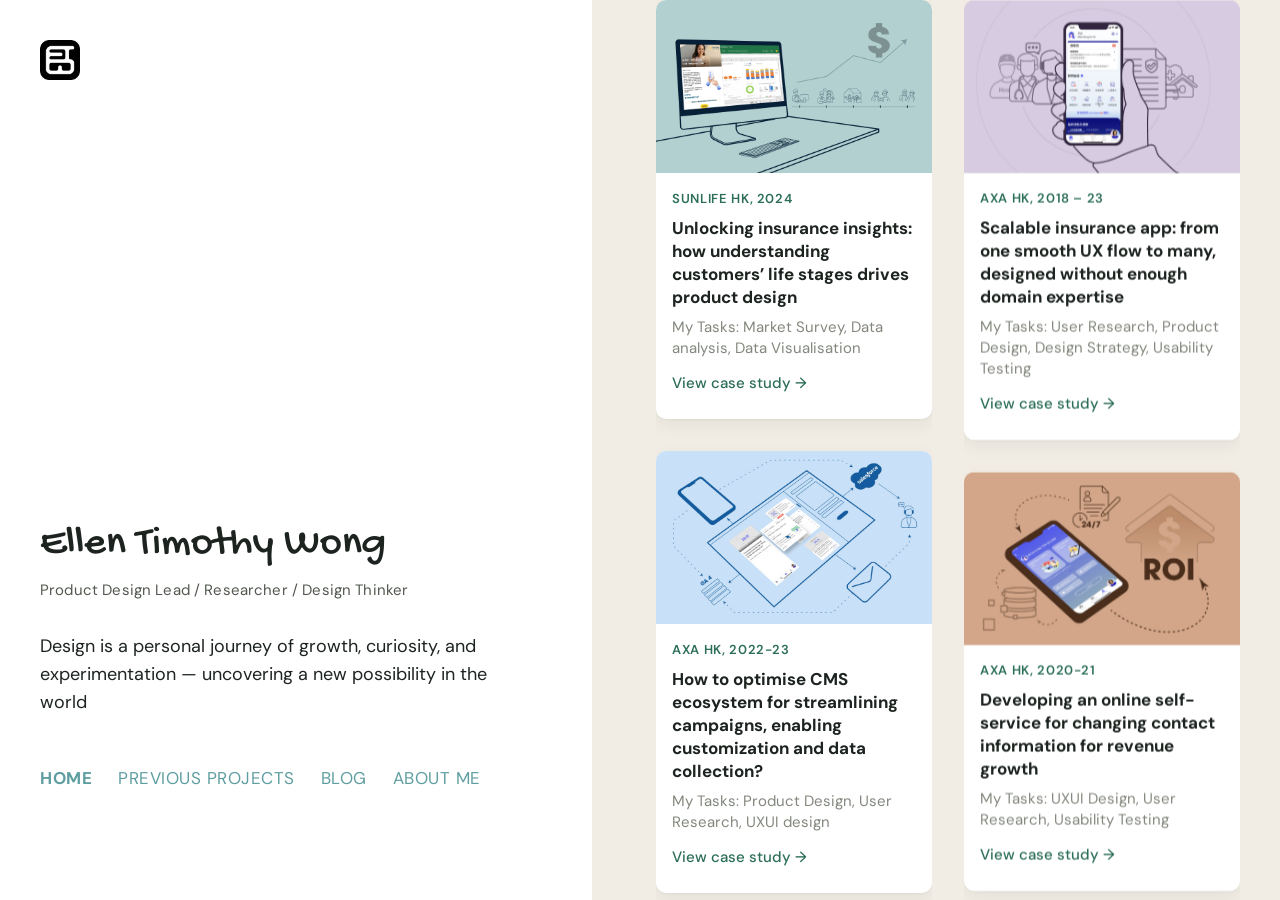
==== commit cfcfffc7: "Align title typography and standardise page photos Typography: - Scope Gochi Hand to page titles onl" ====
--- a/index.html
+++ b/index.html
@@ -6,6 +6,9 @@
 <title>Ellen Timothy Wong — UX Lead / Product Designer</title>
 <meta name="description" content="Hong Kong-based UX Lead, Product Designer, Researcher and Design Thinker with 15+ years across insurance, startups, media and creative agencies.">
 <link rel="icon" href="assets/images/logo/logo.png">
+<link rel="preconnect" href="https://fonts.googleapis.com">
+<link rel="preconnect" href="https://fonts.gstatic.com" crossorigin>
+<link rel="stylesheet" href="https://fonts.googleapis.com/css2?family=DM+Sans:opsz,wght@9..40,400;9..40,500;9..40,700&family=Gochi+Hand&family=Inter:wght@400;500;600;700;800&display=swap">
 <link rel="stylesheet" href="styles.css">
 </head>
 <body class="home">
@@ -57,7 +60,7 @@
             <div class="thumb"><img src="assets/images/home/b53f86_af3b51d71f40497d8288a440bbd13c1f.jpg" alt="" loading="lazy"></div>
             <div class="body">
               <span class="client">社職 Social Career, 2016-2018</span>
-              <h2>Turning Vision into Reality: My UX Design Process for an Award-Winning NGO-Volunteer Platform</h2>
+              <h2>Turning vision into reality: my UX design process for an award-winning NGO-volunteer platform</h2>
               <p class="tasks">My Tasks: Product Design, User Research, UXUI design, Usability Testing</p>
               <span class="more">View case study &rarr;</span>
             </div>
@@ -73,7 +76,7 @@
             <div class="thumb"><img src="assets/images/home/b53f86_a94df32b09df48bf9ac25572c92cbed8.jpg" alt="" loading="lazy"></div>
             <div class="body">
               <span class="client">AXA HK, 2018 &ndash; 23</span>
-              <h2>Scalable Insurance App: From One Smooth UX Flow to Many, Designed Without Enough Domain Expertise</h2>
+              <h2>Scalable insurance app: from one smooth UX flow to many, designed without enough domain expertise</h2>
               <p class="tasks">My Tasks: User Research, Product Design, Design Strategy, Usability Testing</p>
               <span class="more">View case study &rarr;</span>
             </div>
@@ -82,7 +85,7 @@
             <div class="thumb"><img src="assets/images/emma-cic/b53f86_d4c8a961c4b94791b71210d7a87796f9.jpg" alt="" loading="lazy"></div>
             <div class="body">
               <span class="client">AXA HK, 2020-21</span>
-              <h2>Developing an Online Self-Service for Changing Contact Information for Revenue Growth</h2>
+              <h2>Developing an online self-service for changing contact information for revenue growth</h2>
               <p class="tasks">My Tasks: UXUI Design, User Research, Usability Testing</p>
               <span class="more">View case study &rarr;</span>
             </div>
@@ -91,7 +94,7 @@
             <div class="thumb"><img src="assets/images/home/b53f86_52f5eb92f35f4e058b9ea94e6718c519.jpg" alt="" loading="lazy"></div>
             <div class="body">
               <span class="client">StartJG, 2012</span>
-              <h2>My UX Journey from Everyday Observations to Designing &ldquo;Journey Genie&rdquo; (Dubai Airport Website, 2012)</h2>
+              <h2>My UX journey from everyday observations to designing &ldquo;Journey Genie&rdquo; (Dubai Airport website, 2012)</h2>
               <p class="tasks">My Tasks: User Research, UX Design</p>
               <span class="more">View case study &rarr;</span>
             </div>
--- a/styles.css
+++ b/styles.css
@@ -1,6 +1,7 @@
 /* Ellen Timothy Wong — UX Portfolio */
 
-@import url('https://fonts.googleapis.com/css2?family=DM+Sans:opsz,wght@9..40,400;9..40,500;9..40,700&family=Gochi+Hand&family=Inter:wght@400;500;600;700;800&family=Source+Serif+4:ital,opsz,wght@0,8..60,500;0,8..60,600;1,8..60,500&display=swap');
+/* Fonts are linked from each page's <head> — an @import here would chain
+   HTML -> styles.css -> googleapis -> gstatic before a title can paint. */
 
 :root {
   --bg: #faf8f4;
@@ -22,8 +23,13 @@
   --grid-margin: 64px;
   --grid-gutter: 32px;
   --link: #5f9ea0;
-  --display: 'Gochi Hand', 'Bradley Hand', cursive;
-  --sans: 'Google Sans', 'Product Sans', 'DM Sans', 'Inter', -apple-system, BlinkMacSystemFont, 'Segoe UI', sans-serif;
+  /* Gochi Hand carries no CJK, so name the CJK faces explicitly — otherwise
+     the Chinese posts fall through to whatever `cursive` maps to. */
+  --display: 'Gochi Hand', 'Bradley Hand', 'PingFang HK', 'PingFang TC',
+             'Microsoft JhengHei', 'Noto Sans TC', cursive;
+  /* Google Sans and Product Sans are Google-internal and ship on no visitor's
+     machine, so DM Sans was always the face doing this job. */
+  --sans: 'DM Sans', 'Inter', -apple-system, BlinkMacSystemFont, 'Segoe UI', sans-serif;
 
   /* Type scale — change these, not the rules that consume them */
   --fs-display: clamp(2.5rem, 4.2vw, 4rem); /* name, tops out at 64px */
@@ -69,7 +75,20 @@
 a { color: var(--accent); text-decoration: none; }
 a:hover { color: var(--accent-dark); }
 
-.serif { font-family: 'Source Serif 4', Georgia, serif; }
+/* ---------- Title face ----------
+   Gochi Hand carries the page title and nothing else — one identity moment
+   per page, the same face as the home name. It has a single 400 weight and
+   no italic, so it cannot carry a heading hierarchy; everything below the
+   title runs on the text face. Titles need a little extra size to match the
+   optical weight of a text face at the same nominal size. */
+
+.hero h1,
+.page-header h1,
+.about-hero h1 {
+  font-family: var(--display);
+  font-weight: 400;
+  letter-spacing: 0;
+}
 
 .wrap {
   max-width: var(--max);
@@ -105,7 +124,7 @@
   letter-spacing: 0.01em;
 }
 
-.brand img { height: 36px; width: auto; }
+.brand img { height: 40px; width: auto; }
 
 .brand:hover { color: var(--ink); }
 
@@ -163,10 +182,9 @@
 }
 
 .hero h1 {
-  font-family: 'Source Serif 4', Georgia, serif;
-  font-size: clamp(2.4rem, 5vw, 3.6rem);
+  /* Face and weight come from the shared "Title face" rule above. */
+  font-size: clamp(2.8rem, 5.6vw, 4rem);
   margin: 0 0 12px;
-  letter-spacing: -0.01em;
 }
 
 .hero .role {
@@ -178,7 +196,7 @@
 
 /* Left-aligned, tighter hero for list pages (Blog, Previous Projects, ...) */
 .hero-compact { padding: 52px 0 8px; text-align: left; }
-.hero-compact h1 { font-size: 2.2rem; }
+.hero-compact h1 { font-size: 2.5rem; }
 .hero-compact .role { margin: 0; }
 
 /* ---------- Section shell ---------- */
@@ -195,8 +213,9 @@
 }
 
 .section-head h2 {
-  font-family: 'Source Serif 4', Georgia, serif;
-  font-size: 1.9rem;
+  font-size: 1.75rem;
+  font-weight: 600;
+  letter-spacing: -0.01em;
   margin: 0;
 }
 
@@ -334,7 +353,7 @@
   text-align: center;
 }
 
-.cta-band h2 { color: #fff; margin: 0 0 10px; font-family: 'Source Serif 4', Georgia, serif; font-size: 1.8rem; }
+.cta-band h2 { color: #fff; margin: 0 0 10px; font-size: 1.8rem; font-weight: 600; letter-spacing: -0.01em; }
 .cta-band p { color: #d6e6dd; margin: 0 0 24px; }
 
 .btn-row { display: flex; gap: 14px; justify-content: center; flex-wrap: wrap; }
@@ -408,8 +427,7 @@
 }
 
 .page-header h1 {
-  font-family: 'Source Serif 4', Georgia, serif;
-  font-size: clamp(1.8rem, 4vw, 2.6rem);
+  font-size: clamp(1.95rem, 4.2vw, 2.7rem);
   margin: 0 0 16px;
   line-height: 1.25;
 }
@@ -418,6 +436,12 @@
   color: var(--ink-soft);
   font-size: 0.95rem;
 }
+
+/* ---------- Page photo: hero band ----------
+   Every page's lead image occupies the same 16:10 band, whatever the source
+   file measures, so the fold sits at the same height on every page.
+   The case-study photos are already 16:10 and are not cropped; the two 16:9
+   blog photos lose ~10% of their height. */
 
 .hero-image {
   margin: 36px 0 0;
@@ -426,18 +450,32 @@
   border: 1px solid var(--border);
 }
 
+.hero-image img {
+  width: 100%;
+  aspect-ratio: 16 / 10;
+  object-fit: cover;
+}
+
 .prose { max-width: 74ch; margin: 0 auto; padding: 44px 0 0; }
 
 .prose h2 {
-  font-family: 'Source Serif 4', Georgia, serif;
-  font-size: 1.5rem;
+  font-size: 1.6rem;
+  font-weight: 600;
+  letter-spacing: -0.01em;
   margin: 44px 0 14px;
 }
 
+/* h3 was 17.6px/700 against 16px/700 body <strong> — a 1.6px difference that
+   read as bold body text, on pages carrying up to 15 of them. Separation now
+   comes from colour and tracking rather than size. */
+
 .prose h3 {
-  font-size: 1.1rem;
-  margin: 28px 0 8px;
-  color: var(--ink);
+  font-size: 0.94rem;
+  font-weight: 600;
+  letter-spacing: 0.06em;
+  text-transform: uppercase;
+  color: var(--accent);
+  margin: 32px 0 10px;
 }
 
 .prose p { color: var(--ink-soft); margin: 0 0 16px; }
@@ -453,27 +491,35 @@
   font-style: italic;
 }
 
+/* ---------- Page photo: galleries ----------
+   One tile shape everywhere. Source images run from 0.66 to 4.18 in aspect
+   ratio (portrait posters through wide flow diagrams), so the tile — not the
+   photo — sets the grid: a 4:3 frame, contained so nothing is cropped out of
+   a diagram, on the surface colour so white-background screenshots sit
+   seamlessly inside it. Matches .wrap's 28px gutter so galleries line up with
+   the header and prose above them. */
+
 .gallery {
   display: grid;
-  grid-template-columns: repeat(auto-fill, minmax(260px, 1fr));
-  gap: 16px;
+  grid-template-columns: repeat(auto-fill, minmax(300px, 1fr));
+  gap: 20px;
   margin: 44px auto 0;
   max-width: var(--max);
+  padding: 0 28px;
 }
 
 .gallery img {
   width: 100%;
+  aspect-ratio: 4 / 3;
+  object-fit: contain;
+  background: var(--surface);
+  padding: 8px;
   border-radius: 10px;
   border: 1px solid var(--border);
-  object-fit: cover;
 }
 
 .gallery figure {
   margin: 0;
-}
-
-.gallery figure img {
-  aspect-ratio: 4 / 3;
 }
 
 .gallery figcaption {
@@ -543,8 +589,7 @@
 }
 
 .about-hero h1 {
-  font-family: 'Source Serif 4', Georgia, serif;
-  font-size: clamp(1.8rem, 4vw, 2.4rem);
+  font-size: clamp(2.1rem, 4.6vw, 2.8rem);
   margin: 0 0 14px;
 }
 
@@ -601,9 +646,7 @@
 }
 
 .home-logo img {
-  /* 52px: below ~48 the mark's inner counters start closing up; much above
-     this a solid-black mark out-weighs the light display type beside it. */
-  height: 52px;
+  height: 40px;
   width: auto;
   transition: opacity 0.15s ease;
 }
@@ -800,7 +843,6 @@
   }
 
   .home-logo { padding-top: var(--space-6); }
-  .home-logo img { height: 44px; }
 
   .home-intro { padding: var(--space-6) 0 var(--space-7); }
   .home-role { margin-bottom: var(--space-5); }
